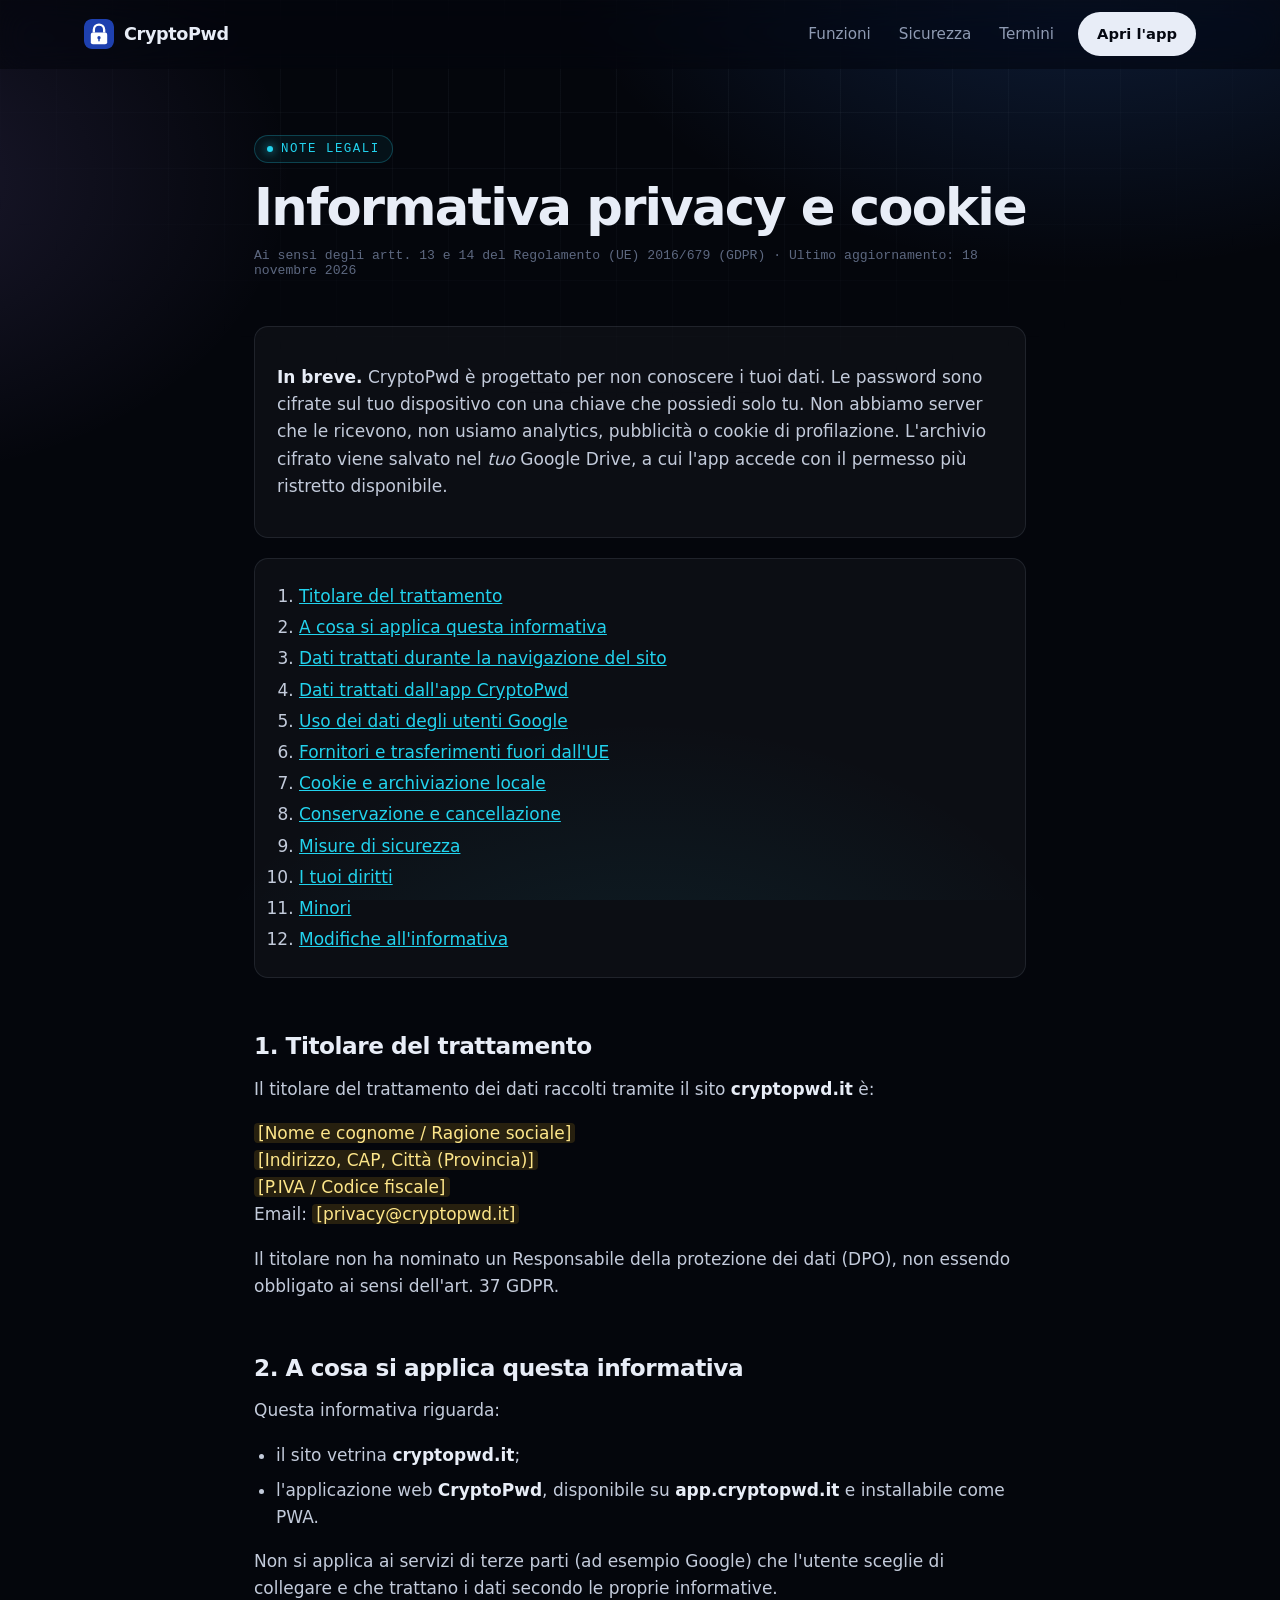
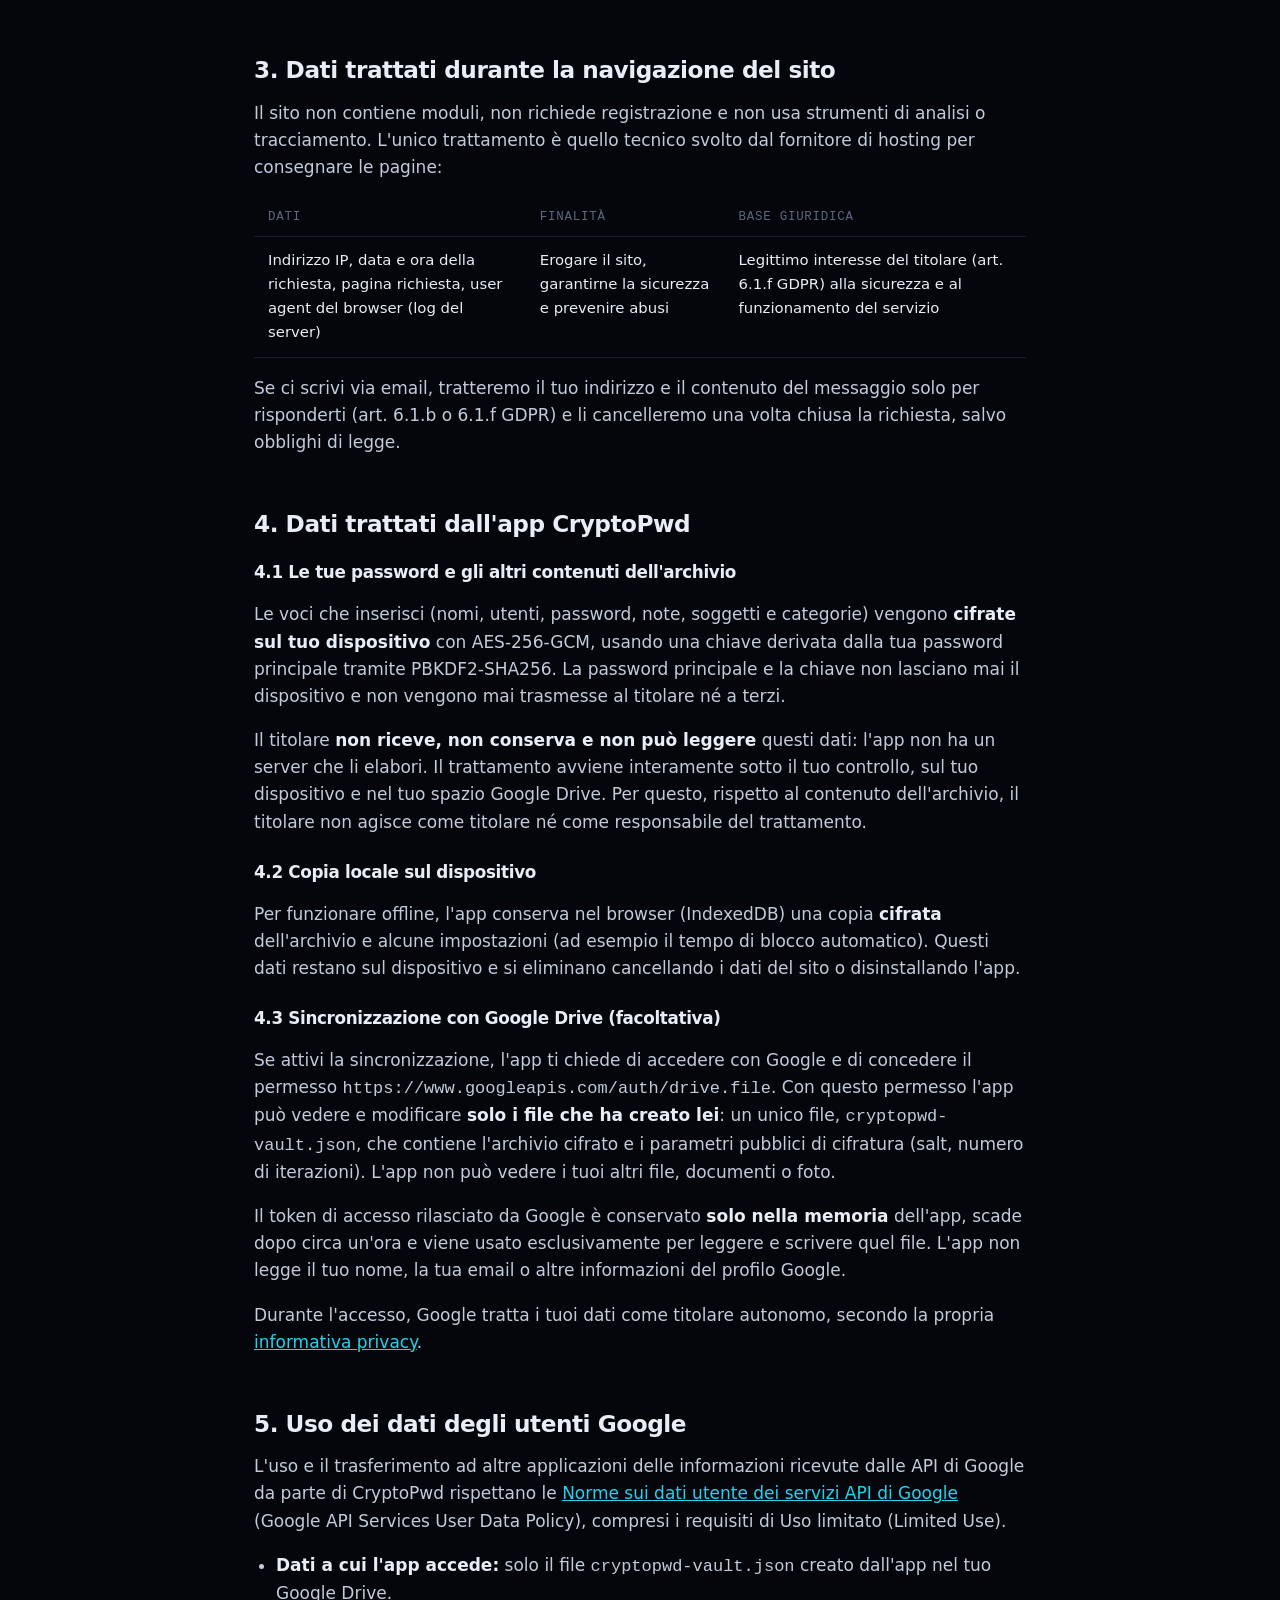
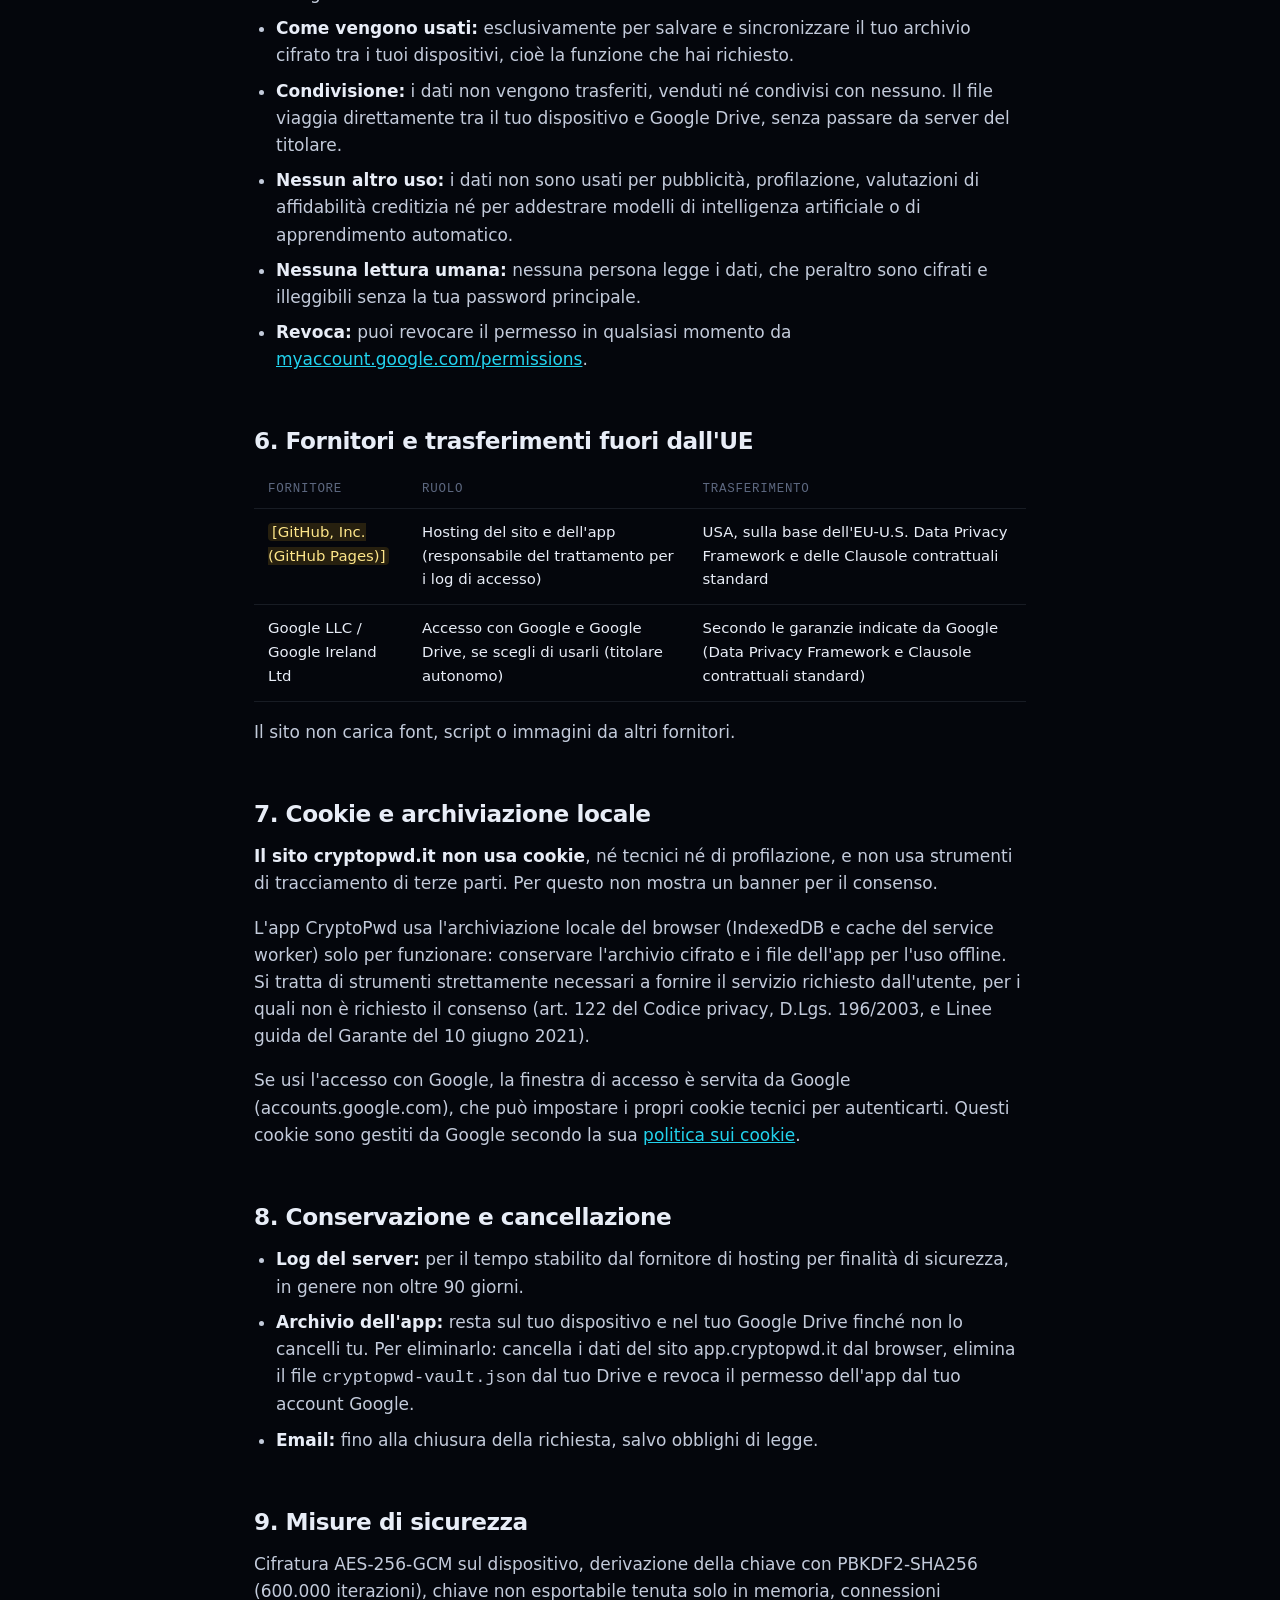
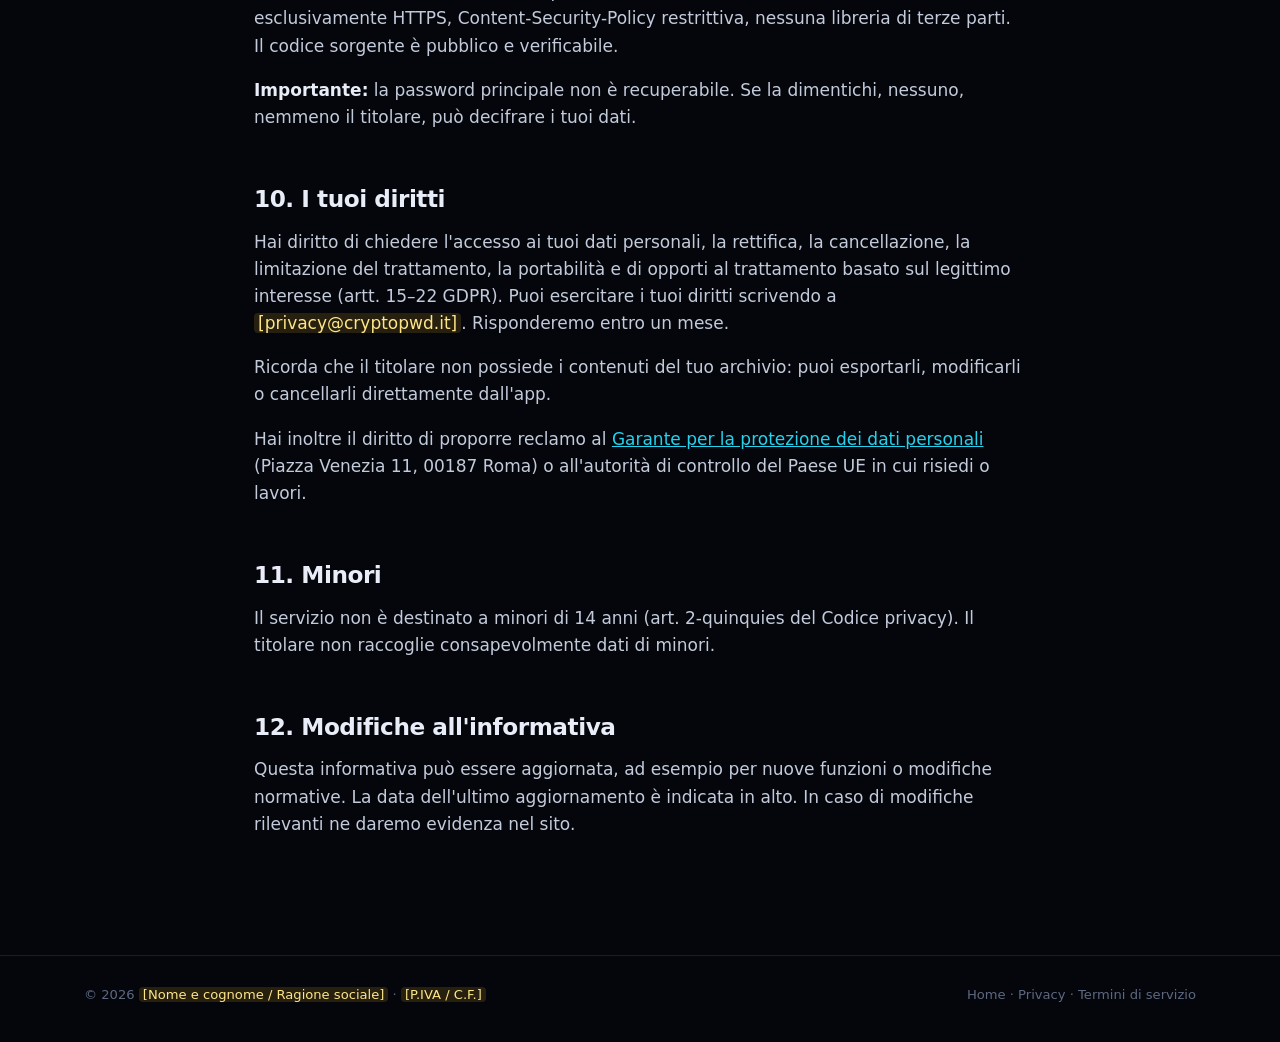
==== privacy/index.html @ 19160f7c "Sito vetrina cryptopwd.it con informativa privacy e termini di servizio Co-Authored-By: Claude Opus " ====
<!doctype html>
<html lang="it" class="no-js">
<head>
  <meta charset="utf-8">
  <meta name="viewport" content="width=device-width, initial-scale=1, viewport-fit=cover">
  <meta http-equiv="Content-Security-Policy" content="default-src 'self'; script-src 'self'; style-src 'self'; img-src 'self' data:; object-src 'none'; base-uri 'none'; form-action 'none'; frame-ancestors 'none'">
  <meta name="referrer" content="strict-origin-when-cross-origin">
  <title>Informativa privacy e cookie — CryptoPwd</title>
  <meta name="description" content="Informativa sul trattamento dei dati personali (art. 13 GDPR) e sui cookie di CryptoPwd e del sito cryptopwd.it.">
  <meta name="theme-color" content="#04060c">
  <link rel="canonical" href="https://cryptopwd.it/privacy/">
  <link rel="icon" href="../assets/icon.svg" type="image/svg+xml">
  <link rel="stylesheet" href="../assets/style.css">
  <script src="../assets/main.js" defer></script>
</head>
<body>
  <a class="skip" href="#main">Vai al contenuto</a>
  <div class="bg" aria-hidden="true"></div>

  <header class="header">
    <div class="wrap">
      <a class="brand" href="../" aria-label="CryptoPwd, home"><img src="../assets/icon.svg" alt="" width="30" height="30">CryptoPwd</a>
      <nav class="nav" id="nav" aria-label="Principale">
        <a href="../#funzioni">Funzioni</a>
        <a href="../#sicurezza">Sicurezza</a>
        <a href="../termini/">Termini</a>
      </nav>
      <a class="btn btn-primary btn-cta" href="https://app.cryptopwd.it/">Apri l'app</a>
      <button class="menu-btn" type="button" aria-controls="nav" aria-expanded="false" aria-label="Apri il menu">
        <svg width="20" height="20" viewBox="0 0 24 24" fill="none" stroke="currentColor" stroke-width="2" stroke-linecap="round" aria-hidden="true"><path d="M4 7h16M4 12h16M4 17h16"/></svg>
      </button>
    </div>
  </header>

  <main id="main" class="legal">
    <div class="wrap">
      <span class="eyebrow">Note legali</span>
      <h1>Informativa privacy e cookie</h1>
      <p class="updated">Ai sensi degli artt. 13 e 14 del Regolamento (UE) 2016/679 (GDPR) · Ultimo aggiornamento: 18 novembre 2026</p>

      <div class="box">
        <p><strong>In breve.</strong> CryptoPwd è progettato per non conoscere i tuoi dati. Le password sono cifrate sul tuo dispositivo con una chiave che possiedi solo tu. Non abbiamo server che le ricevono, non usiamo analytics, pubblicità o cookie di profilazione. L'archivio cifrato viene salvato nel <em>tuo</em> Google Drive, a cui l'app accede con il permesso più ristretto disponibile.</p>
      </div>

      <nav class="toc" aria-label="Indice">
        <ol>
          <li><a href="#titolare">Titolare del trattamento</a></li>
          <li><a href="#ambito">A cosa si applica questa informativa</a></li>
          <li><a href="#sito">Dati trattati durante la navigazione del sito</a></li>
          <li><a href="#app">Dati trattati dall'app CryptoPwd</a></li>
          <li><a href="#google">Uso dei dati degli utenti Google</a></li>
          <li><a href="#fornitori">Fornitori e trasferimenti fuori dall'UE</a></li>
          <li><a href="#cookie">Cookie e archiviazione locale</a></li>
          <li><a href="#conservazione">Conservazione e cancellazione</a></li>
          <li><a href="#sicurezza">Misure di sicurezza</a></li>
          <li><a href="#diritti">I tuoi diritti</a></li>
          <li><a href="#minori">Minori</a></li>
          <li><a href="#modifiche">Modifiche all'informativa</a></li>
        </ol>
      </nav>

      <h2 id="titolare">1. Titolare del trattamento</h2>
      <p>Il titolare del trattamento dei dati raccolti tramite il sito <strong>cryptopwd.it</strong> è:</p>
      <p><em class="fill">[Nome e cognome / Ragione sociale]</em><br>
        <em class="fill">[Indirizzo, CAP, Città (Provincia)]</em><br>
        <em class="fill">[P.IVA / Codice fiscale]</em><br>
        Email: <em class="fill">[privacy@cryptopwd.it]</em></p>
      <p>Il titolare non ha nominato un Responsabile della protezione dei dati (DPO), non essendo obbligato ai sensi dell'art. 37 GDPR.</p>

      <h2 id="ambito">2. A cosa si applica questa informativa</h2>
      <p>Questa informativa riguarda:</p>
      <ul>
        <li>il sito vetrina <strong>cryptopwd.it</strong>;</li>
        <li>l'applicazione web <strong>CryptoPwd</strong>, disponibile su <strong>app.cryptopwd.it</strong> e installabile come PWA.</li>
      </ul>
      <p>Non si applica ai servizi di terze parti (ad esempio Google) che l'utente sceglie di collegare e che trattano i dati secondo le proprie informative.</p>

      <h2 id="sito">3. Dati trattati durante la navigazione del sito</h2>
      <p>Il sito non contiene moduli, non richiede registrazione e non usa strumenti di analisi o tracciamento. L'unico trattamento è quello tecnico svolto dal fornitore di hosting per consegnare le pagine:</p>
      <table>
        <thead><tr><th>Dati</th><th>Finalità</th><th>Base giuridica</th></tr></thead>
        <tbody>
          <tr><td>Indirizzo IP, data e ora della richiesta, pagina richiesta, user agent del browser (log del server)</td><td>Erogare il sito, garantirne la sicurezza e prevenire abusi</td><td>Legittimo interesse del titolare (art. 6.1.f GDPR) alla sicurezza e al funzionamento del servizio</td></tr>
        </tbody>
      </table>
      <p>Se ci scrivi via email, tratteremo il tuo indirizzo e il contenuto del messaggio solo per risponderti (art. 6.1.b o 6.1.f GDPR) e li cancelleremo una volta chiusa la richiesta, salvo obblighi di legge.</p>

      <h2 id="app">4. Dati trattati dall'app CryptoPwd</h2>
      <h3>4.1 Le tue password e gli altri contenuti dell'archivio</h3>
      <p>Le voci che inserisci (nomi, utenti, password, note, soggetti e categorie) vengono <strong>cifrate sul tuo dispositivo</strong> con AES-256-GCM, usando una chiave derivata dalla tua password principale tramite PBKDF2-SHA256. La password principale e la chiave non lasciano mai il dispositivo e non vengono mai trasmesse al titolare né a terzi.</p>
      <p>Il titolare <strong>non riceve, non conserva e non può leggere</strong> questi dati: l'app non ha un server che li elabori. Il trattamento avviene interamente sotto il tuo controllo, sul tuo dispositivo e nel tuo spazio Google Drive. Per questo, rispetto al contenuto dell'archivio, il titolare non agisce come titolare né come responsabile del trattamento.</p>

      <h3>4.2 Copia locale sul dispositivo</h3>
      <p>Per funzionare offline, l'app conserva nel browser (IndexedDB) una copia <strong>cifrata</strong> dell'archivio e alcune impostazioni (ad esempio il tempo di blocco automatico). Questi dati restano sul dispositivo e si eliminano cancellando i dati del sito o disinstallando l'app.</p>

      <h3>4.3 Sincronizzazione con Google Drive (facoltativa)</h3>
      <p>Se attivi la sincronizzazione, l'app ti chiede di accedere con Google e di concedere il permesso <span class="mono">https://www.googleapis.com/auth/drive.file</span>. Con questo permesso l'app può vedere e modificare <strong>solo i file che ha creato lei</strong>: un unico file, <span class="mono">cryptopwd-vault.json</span>, che contiene l'archivio cifrato e i parametri pubblici di cifratura (salt, numero di iterazioni). L'app non può vedere i tuoi altri file, documenti o foto.</p>
      <p>Il token di accesso rilasciato da Google è conservato <strong>solo nella memoria</strong> dell'app, scade dopo circa un'ora e viene usato esclusivamente per leggere e scrivere quel file. L'app non legge il tuo nome, la tua email o altre informazioni del profilo Google.</p>
      <p>Durante l'accesso, Google tratta i tuoi dati come titolare autonomo, secondo la propria <a href="https://policies.google.com/privacy?hl=it" rel="noopener">informativa privacy</a>.</p>

      <h2 id="google">5. Uso dei dati degli utenti Google</h2>
      <p>L'uso e il trasferimento ad altre applicazioni delle informazioni ricevute dalle API di Google da parte di CryptoPwd rispettano le <a href="https://developers.google.com/terms/api-services-user-data-policy" rel="noopener">Norme sui dati utente dei servizi API di Google</a> (Google API Services User Data Policy), compresi i requisiti di Uso limitato (Limited Use).</p>
      <ul>
        <li><strong>Dati a cui l'app accede:</strong> solo il file <span class="mono">cryptopwd-vault.json</span> creato dall'app nel tuo Google Drive.</li>
        <li><strong>Come vengono usati:</strong> esclusivamente per salvare e sincronizzare il tuo archivio cifrato tra i tuoi dispositivi, cioè la funzione che hai richiesto.</li>
        <li><strong>Condivisione:</strong> i dati non vengono trasferiti, venduti né condivisi con nessuno. Il file viaggia direttamente tra il tuo dispositivo e Google Drive, senza passare da server del titolare.</li>
        <li><strong>Nessun altro uso:</strong> i dati non sono usati per pubblicità, profilazione, valutazioni di affidabilità creditizia né per addestrare modelli di intelligenza artificiale o di apprendimento automatico.</li>
        <li><strong>Nessuna lettura umana:</strong> nessuna persona legge i dati, che peraltro sono cifrati e illeggibili senza la tua password principale.</li>
        <li><strong>Revoca:</strong> puoi revocare il permesso in qualsiasi momento da <a href="https://myaccount.google.com/permissions" rel="noopener">myaccount.google.com/permissions</a>.</li>
      </ul>

      <h2 id="fornitori">6. Fornitori e trasferimenti fuori dall'UE</h2>
      <table>
        <thead><tr><th>Fornitore</th><th>Ruolo</th><th>Trasferimento</th></tr></thead>
        <tbody>
          <tr><td><em class="fill">[GitHub, Inc. (GitHub Pages)]</em></td><td>Hosting del sito e dell'app (responsabile del trattamento per i log di accesso)</td><td>USA, sulla base dell'EU-U.S. Data Privacy Framework e delle Clausole contrattuali standard</td></tr>
          <tr><td>Google LLC / Google Ireland Ltd</td><td>Accesso con Google e Google Drive, se scegli di usarli (titolare autonomo)</td><td>Secondo le garanzie indicate da Google (Data Privacy Framework e Clausole contrattuali standard)</td></tr>
        </tbody>
      </table>
      <p>Il sito non carica font, script o immagini da altri fornitori.</p>

      <h2 id="cookie">7. Cookie e archiviazione locale</h2>
      <p><strong>Il sito cryptopwd.it non usa cookie</strong>, né tecnici né di profilazione, e non usa strumenti di tracciamento di terze parti. Per questo non mostra un banner per il consenso.</p>
      <p>L'app CryptoPwd usa l'archiviazione locale del browser (IndexedDB e cache del service worker) solo per funzionare: conservare l'archivio cifrato e i file dell'app per l'uso offline. Si tratta di strumenti strettamente necessari a fornire il servizio richiesto dall'utente, per i quali non è richiesto il consenso (art. 122 del Codice privacy, D.Lgs. 196/2003, e Linee guida del Garante del 10 giugno 2021).</p>
      <p>Se usi l'accesso con Google, la finestra di accesso è servita da Google (accounts.google.com), che può impostare i propri cookie tecnici per autenticarti. Questi cookie sono gestiti da Google secondo la sua <a href="https://policies.google.com/technologies/cookies?hl=it" rel="noopener">politica sui cookie</a>.</p>

      <h2 id="conservazione">8. Conservazione e cancellazione</h2>
      <ul>
        <li><strong>Log del server:</strong> per il tempo stabilito dal fornitore di hosting per finalità di sicurezza, in genere non oltre 90 giorni.</li>
        <li><strong>Archivio dell'app:</strong> resta sul tuo dispositivo e nel tuo Google Drive finché non lo cancelli tu. Per eliminarlo: cancella i dati del sito app.cryptopwd.it dal browser, elimina il file <span class="mono">cryptopwd-vault.json</span> dal tuo Drive e revoca il permesso dell'app dal tuo account Google.</li>
        <li><strong>Email:</strong> fino alla chiusura della richiesta, salvo obblighi di legge.</li>
      </ul>

      <h2 id="sicurezza">9. Misure di sicurezza</h2>
      <p>Cifratura AES-256-GCM sul dispositivo, derivazione della chiave con PBKDF2-SHA256 (600.000 iterazioni), chiave non esportabile tenuta solo in memoria, connessioni esclusivamente HTTPS, Content-Security-Policy restrittiva, nessuna libreria di terze parti. Il codice sorgente è pubblico e verificabile.</p>
      <p><strong>Importante:</strong> la password principale non è recuperabile. Se la dimentichi, nessuno, nemmeno il titolare, può decifrare i tuoi dati.</p>

      <h2 id="diritti">10. I tuoi diritti</h2>
      <p>Hai diritto di chiedere l'accesso ai tuoi dati personali, la rettifica, la cancellazione, la limitazione del trattamento, la portabilità e di opporti al trattamento basato sul legittimo interesse (artt. 15–22 GDPR). Puoi esercitare i tuoi diritti scrivendo a <em class="fill">[privacy@cryptopwd.it]</em>. Risponderemo entro un mese.</p>
      <p>Ricorda che il titolare non possiede i contenuti del tuo archivio: puoi esportarli, modificarli o cancellarli direttamente dall'app.</p>
      <p>Hai inoltre il diritto di proporre reclamo al <a href="https://www.garanteprivacy.it" rel="noopener">Garante per la protezione dei dati personali</a> (Piazza Venezia 11, 00187 Roma) o all'autorità di controllo del Paese UE in cui risiedi o lavori.</p>

      <h2 id="minori">11. Minori</h2>
      <p>Il servizio non è destinato a minori di 14 anni (art. 2-quinquies del Codice privacy). Il titolare non raccoglie consapevolmente dati di minori.</p>

      <h2 id="modifiche">12. Modifiche all'informativa</h2>
      <p>Questa informativa può essere aggiornata, ad esempio per nuove funzioni o modifiche normative. La data dell'ultimo aggiornamento è indicata in alto. In caso di modifiche rilevanti ne daremo evidenza nel sito.</p>
    </div>
  </main>

  <footer class="footer">
    <div class="wrap">
      <div class="footer-bottom">
        <span>© <span data-year>2026</span> <em class="fill">[Nome e cognome / Ragione sociale]</em> · <em class="fill">[P.IVA / C.F.]</em></span>
        <span><a href="../">Home</a> · <a href="./">Privacy</a> · <a href="../termini/">Termini di servizio</a></span>
      </div>
    </div>
  </footer>
</body>
</html>
---- assets/style.css ----
/* CryptoPwd — sito vetrina. Nessuna risorsa esterna: niente font, CDN o tracker di terze parti. */
:root {
  --bg: #04060c;
  --bg-2: #080c17;
  --surface: rgba(255, 255, 255, .035);
  --surface-strong: rgba(255, 255, 255, .06);
  --border: rgba(148, 163, 184, .14);
  --border-strong: rgba(148, 163, 184, .28);
  --text: #e8edf7;
  --muted: #8f9bb3;
  --dim: #5d6880;
  --blue: #3b82f6;
  --cyan: #22d3ee;
  --violet: #a78bfa;
  --green: #34d399;
  --grad: linear-gradient(120deg, #60a5fa 0%, #22d3ee 45%, #a78bfa 100%);
  --radius: 20px;
  --mono: ui-monospace, "SF Mono", "Cascadia Code", "JetBrains Mono", Consolas, monospace;
  --sans: "Inter", system-ui, -apple-system, "Segoe UI", Roboto, "Helvetica Neue", sans-serif;
  --max: 1160px;
  color-scheme: dark;
}

* { box-sizing: border-box; }
html { scroll-behavior: smooth; -webkit-text-size-adjust: 100%; }
body {
  margin: 0;
  background: var(--bg);
  color: var(--text);
  font: 17px/1.6 var(--sans);
  -webkit-font-smoothing: antialiased;
  overflow-x: hidden;
}
img, svg { display: block; max-width: 100%; }
a { color: inherit; }
::selection { background: rgba(34, 211, 238, .3); }
:focus-visible { outline: 2px solid var(--cyan); outline-offset: 3px; border-radius: 6px; }

.skip { position: absolute; left: -9999px; top: 8px; z-index: 100; background: var(--text); color: var(--bg); padding: 8px 14px; border-radius: 8px; }
.skip:focus { left: 16px; }

.wrap { width: 100%; max-width: var(--max); margin: 0 auto; padding: 0 24px; }
@media (max-width: 600px) { .wrap { padding: 0 16px; } }

/* ---------- Sfondo ---------- */
.bg {
  position: fixed; inset: 0; z-index: -1; pointer-events: none;
  background:
    radial-gradient(900px 600px at 85% -10%, rgba(59, 130, 246, .22), transparent 60%),
    radial-gradient(700px 500px at -10% 20%, rgba(167, 139, 250, .14), transparent 60%),
    radial-gradient(800px 600px at 50% 120%, rgba(34, 211, 238, .10), transparent 60%),
    var(--bg);
}
.bg::after {
  content: ""; position: absolute; inset: 0;
  background-image:
    linear-gradient(rgba(148, 163, 184, .06) 1px, transparent 1px),
    linear-gradient(90deg, rgba(148, 163, 184, .06) 1px, transparent 1px);
  background-size: 56px 56px;
  mask-image: radial-gradient(ellipse 80% 60% at 50% 0%, #000 30%, transparent 75%);
  -webkit-mask-image: radial-gradient(ellipse 80% 60% at 50% 0%, #000 30%, transparent 75%);
}

/* ---------- Header ---------- */
.header {
  position: sticky; top: 0; z-index: 50;
  backdrop-filter: blur(16px) saturate(140%);
  -webkit-backdrop-filter: blur(16px) saturate(140%);
  background: rgba(4, 6, 12, .6);
  border-bottom: 1px solid transparent;
  transition: border-color .3s;
}
.header.scrolled { border-bottom-color: var(--border); }
.header .wrap { display: flex; align-items: center; gap: 24px; height: 68px; }
.brand { display: flex; align-items: center; gap: 10px; font-weight: 700; letter-spacing: -.02em; text-decoration: none; font-size: 1.1rem; }
.brand img { width: 30px; height: 30px; border-radius: 8px; }
.brand span { color: var(--muted); font-weight: 500; }
.nav { display: flex; gap: 28px; margin-left: auto; }
.nav a { color: var(--muted); text-decoration: none; font-size: .95rem; transition: color .2s; }
.nav a:hover { color: var(--text); }
.header .btn { padding: 9px 18px; font-size: .92rem; }
.menu-btn { display: none; margin-left: auto; background: none; border: 1px solid var(--border); color: var(--text); border-radius: 10px; width: 42px; height: 42px; cursor: pointer; }
.menu-btn svg { margin: auto; }
@media (max-width: 860px) {
  .menu-btn { display: block; }
  .nav { display: none; position: absolute; top: 68px; left: 0; right: 0; flex-direction: column; gap: 0; padding: 8px 16px 16px; background: rgba(4, 6, 12, .96); border-bottom: 1px solid var(--border); }
  .nav.open { display: flex; }
  .nav a { padding: 12px 0; border-bottom: 1px solid var(--border); }
  .header .btn-cta { display: none; }
}

/* ---------- Bottoni ---------- */
.btn {
  display: inline-flex; align-items: center; justify-content: center; gap: 8px;
  padding: 14px 24px; border-radius: 999px; font-weight: 600; font-size: 1rem;
  text-decoration: none; border: 1px solid transparent; cursor: pointer;
  transition: transform .2s, box-shadow .2s, background .2s, border-color .2s;
}
.btn-primary { background: var(--text); color: #050811; box-shadow: 0 0 0 0 rgba(34, 211, 238, 0); }
.btn-primary:hover { transform: translateY(-1px); box-shadow: 0 8px 40px -8px rgba(34, 211, 238, .55); }
.btn-ghost { border-color: var(--border-strong); color: var(--text); background: var(--surface); }
.btn-ghost:hover { border-color: var(--text); }
.btn svg { width: 18px; height: 18px; }

/* ---------- Tipografia ---------- */
.eyebrow {
  display: inline-flex; align-items: center; gap: 8px;
  font: 500 .78rem/1 var(--mono); letter-spacing: .12em; text-transform: uppercase;
  color: var(--cyan); padding: 7px 12px; border: 1px solid rgba(34, 211, 238, .25);
  border-radius: 999px; background: rgba(34, 211, 238, .06);
}
.eyebrow::before { content: ""; width: 6px; height: 6px; border-radius: 50%; background: var(--cyan); box-shadow: 0 0 10px var(--cyan); }
h1, h2, h3 { letter-spacing: -.035em; line-height: 1.05; margin: 0; }
h1 { font-size: clamp(2.6rem, 7vw, 5.2rem); font-weight: 750; }
h2 { font-size: clamp(2rem, 4.6vw, 3.3rem); font-weight: 700; }
h3 { font-size: 1.2rem; letter-spacing: -.02em; line-height: 1.3; font-weight: 650; }
.grad { background: var(--grad); -webkit-background-clip: text; background-clip: text; color: transparent; }
.lead { font-size: clamp(1.05rem, 1.6vw, 1.25rem); color: var(--muted); max-width: 620px; }
.muted { color: var(--muted); }
.mono { font-family: var(--mono); }

section { padding: 120px 0; position: relative; }
@media (max-width: 700px) { section { padding: 80px 0; } }
.section-head { max-width: 720px; margin-bottom: 56px; }
.section-head h2 { margin: 18px 0 16px; }
.center { text-align: center; margin-left: auto; margin-right: auto; }
.center .lead { margin-left: auto; margin-right: auto; }

/* ---------- Hero ---------- */
.hero { padding: 90px 0 110px; }
.hero .wrap { display: grid; grid-template-columns: 1.1fr .9fr; gap: 56px; align-items: center; }
.hero h1 { margin: 22px 0 22px; }
.hero-actions { display: flex; gap: 12px; flex-wrap: wrap; margin-top: 34px; }
.hero-meta { display: flex; gap: 22px; flex-wrap: wrap; margin-top: 38px; color: var(--dim); font: 500 .8rem/1 var(--mono); letter-spacing: .06em; text-transform: uppercase; }
.hero-meta span { display: inline-flex; align-items: center; gap: 8px; }
.hero-meta span::before { content: "✓"; color: var(--green); }
@media (max-width: 960px) { .hero .wrap { grid-template-columns: 1fr; } .hero { padding-top: 56px; } }

/* Terminale di cifratura */
.vault-card {
  position: relative; border-radius: 24px; padding: 1px;
  background: linear-gradient(140deg, rgba(96, 165, 250, .6), rgba(148, 163, 184, .08) 40%, rgba(167, 139, 250, .5));
  box-shadow: 0 40px 120px -30px rgba(59, 130, 246, .45);
}
.vault-inner { border-radius: 23px; background: linear-gradient(180deg, #0b1122, #070a14); padding: 22px; overflow: hidden; }
.vault-top { display: flex; align-items: center; gap: 8px; margin-bottom: 20px; }
.vault-top i { width: 11px; height: 11px; border-radius: 50%; background: #1e293b; }
.vault-top b { margin-left: auto; font: 500 .72rem/1 var(--mono); color: var(--dim); letter-spacing: .08em; }
.entry { display: flex; align-items: center; gap: 14px; padding: 14px; border-radius: 14px; background: var(--surface); border: 1px solid var(--border); margin-bottom: 10px; }
.entry-ico { flex: none; width: 40px; height: 40px; border-radius: 11px; display: grid; place-items: center; font-weight: 700; font-size: .95rem; }
.entry-ico.a { background: rgba(59, 130, 246, .16); color: #93c5fd; }
.entry-ico.b { background: rgba(167, 139, 250, .16); color: #c4b5fd; }
.entry-ico.c { background: rgba(52, 211, 153, .14); color: #6ee7b7; }
.entry-txt { min-width: 0; flex: 1; }
.entry-txt strong { display: block; font-size: .95rem; font-weight: 600; }
.entry-txt small { color: var(--muted); font-size: .8rem; }
.entry-pwd { font: .85rem var(--mono); color: var(--dim); letter-spacing: .12em; }
.cipher-box { margin-top: 18px; padding: 16px; border-radius: 14px; background: rgba(2, 4, 10, .7); border: 1px dashed rgba(34, 211, 238, .25); font: .78rem/1.65 var(--mono); }
.cipher-box .k { color: var(--dim); }
.cipher-box .v { color: var(--cyan); word-break: break-all; }
.cipher-box .p { color: #fbbf24; }
.cipher-row { display: flex; gap: 10px; }
.cipher-row + .cipher-row { margin-top: 4px; }
.cipher-row .k { flex: none; width: 54px; }
.vault-status { display: flex; align-items: center; gap: 8px; margin-top: 16px; font: .75rem var(--mono); color: var(--green); }
.pulse { width: 8px; height: 8px; border-radius: 50%; background: var(--green); box-shadow: 0 0 0 0 rgba(52, 211, 153, .6); animation: pulse 2s infinite; }
@keyframes pulse { 70% { box-shadow: 0 0 0 10px rgba(52, 211, 153, 0); } 100% { box-shadow: 0 0 0 0 rgba(52, 211, 153, 0); } }

/* ---------- Striscia tecnica ---------- */
.ticker { border-block: 1px solid var(--border); padding: 22px 0; overflow: hidden; background: rgba(255, 255, 255, .015); }
.ticker-track { display: flex; gap: 56px; width: max-content; animation: ticker 40s linear infinite; }
.ticker-track span { font: 500 .85rem var(--mono); color: var(--muted); white-space: nowrap; letter-spacing: .04em; }
.ticker-track span b { color: var(--text); font-weight: 600; }
@keyframes ticker { to { transform: translateX(-50%); } }

/* ---------- Griglia funzioni ---------- */
.bento { display: grid; grid-template-columns: repeat(6, 1fr); gap: 16px; }
.tile {
  position: relative; grid-column: span 2; padding: 30px; border-radius: var(--radius);
  background: var(--surface); border: 1px solid var(--border); overflow: hidden;
  transition: border-color .3s, transform .3s;
}
.tile:hover { border-color: var(--border-strong); transform: translateY(-2px); }
.tile.wide { grid-column: span 3; }
.tile.full { grid-column: span 6; }
.tile::before {
  content: ""; position: absolute; inset: 0; pointer-events: none; opacity: 0; transition: opacity .3s;
  background: radial-gradient(400px circle at var(--mx, 50%) var(--my, 0%), rgba(96, 165, 250, .12), transparent 60%);
}
.tile:hover::before { opacity: 1; }
.tile .ico { width: 46px; height: 46px; border-radius: 13px; display: grid; place-items: center; margin-bottom: 22px; background: rgba(59, 130, 246, .1); border: 1px solid rgba(59, 130, 246, .25); color: #93c5fd; }
.tile .ico svg { width: 22px; height: 22px; }
.tile h3 { margin-bottom: 10px; }
.tile p { margin: 0; color: var(--muted); font-size: .97rem; }
@media (max-width: 960px) { .tile, .tile.wide { grid-column: span 3; } }
@media (max-width: 640px) { .bento { grid-template-columns: 1fr; } .tile, .tile.wide, .tile.full { grid-column: auto; } }

/* ---------- Flusso di sincronizzazione ---------- */
.flow { display: grid; grid-template-columns: 1fr auto 1fr auto 1fr; align-items: center; gap: 12px; margin-top: 20px; }
.node { padding: 26px 22px; border-radius: var(--radius); background: var(--surface); border: 1px solid var(--border); text-align: center; }
.node.cloud { border-color: rgba(34, 211, 238, .35); background: rgba(34, 211, 238, .05); }
.node svg { width: 34px; height: 34px; margin: 0 auto 14px; color: var(--cyan); }
.node strong { display: block; font-size: 1.02rem; }
.node small { display: block; color: var(--muted); font: .78rem/1.5 var(--mono); margin-top: 6px; }
.link { width: 72px; height: 2px; position: relative; background: linear-gradient(90deg, transparent, rgba(34, 211, 238, .5), transparent); }
.link::after { content: ""; position: absolute; top: -3px; left: 0; width: 8px; height: 8px; border-radius: 50%; background: var(--cyan); box-shadow: 0 0 12px var(--cyan); animation: travel 2.4s ease-in-out infinite alternate; }
@keyframes travel { to { left: calc(100% - 8px); } }
.flow-note { margin-top: 26px; text-align: center; color: var(--muted); font: .85rem var(--mono); }
.flow-note b { color: #fbbf24; font-weight: 500; }
@media (max-width: 860px) {
  .flow { grid-template-columns: 1fr; }
  .link { width: 2px; height: 40px; margin: 0 auto; background: linear-gradient(180deg, transparent, rgba(34, 211, 238, .5), transparent); }
  .link::after { left: -3px; top: 0; animation-name: travel-v; }
  @keyframes travel-v { to { top: calc(100% - 8px); } }
}

/* ---------- Sicurezza ---------- */
.split { display: grid; grid-template-columns: .9fr 1.1fr; gap: 64px; align-items: start; }
@media (max-width: 960px) { .split { grid-template-columns: 1fr; gap: 40px; } }
.spec { border-radius: var(--radius); border: 1px solid var(--border); overflow: hidden; background: var(--surface); }
.spec-row { display: grid; grid-template-columns: 200px 1fr; gap: 20px; padding: 18px 24px; border-bottom: 1px solid var(--border); }
.spec-row:last-child { border-bottom: 0; }
.spec-row dt { font: 500 .8rem/1.6 var(--mono); color: var(--dim); text-transform: uppercase; letter-spacing: .06em; }
.spec-row dd { margin: 0; font-size: .97rem; }
.spec-row dd code { font: .88rem var(--mono); color: var(--cyan); }
@media (max-width: 600px) { .spec-row { grid-template-columns: 1fr; gap: 4px; padding: 16px 18px; } }
.checklist { list-style: none; padding: 0; margin: 28px 0 0; display: grid; gap: 14px; }
.checklist li { display: flex; gap: 12px; color: var(--muted); }
.checklist li::before { content: ""; flex: none; width: 20px; height: 20px; margin-top: 3px; border-radius: 6px; background: rgba(52, 211, 153, .15) url("data:image/svg+xml,%3Csvg xmlns='http://www.w3.org/2000/svg' viewBox='0 0 20 20' fill='none' stroke='%2334d399' stroke-width='2.4' stroke-linecap='round' stroke-linejoin='round'%3E%3Cpath d='M5 10.5l3.2 3L15 6.5'/%3E%3C/svg%3E") center/14px no-repeat; }
.checklist li strong { color: var(--text); font-weight: 600; }
.warning { margin-top: 28px; padding: 18px 20px; border-radius: 14px; border: 1px solid rgba(251, 191, 36, .3); background: rgba(251, 191, 36, .06); color: #fde68a; font-size: .95rem; }

/* ---------- Installazione ---------- */
.steps { display: grid; grid-template-columns: repeat(3, 1fr); gap: 16px; counter-reset: s; }
.step { padding: 30px; border-radius: var(--radius); background: var(--surface); border: 1px solid var(--border); }
.step::before { counter-increment: s; content: "0" counter(s); display: block; font: 600 .85rem var(--mono); color: var(--cyan); margin-bottom: 18px; }
.step h3 { margin-bottom: 10px; }
.step p { margin: 0; color: var(--muted); font-size: .97rem; }
.platforms { display: grid; grid-template-columns: repeat(3, 1fr); gap: 16px; margin-top: 16px; }
.platform { display: flex; gap: 16px; align-items: flex-start; padding: 22px 24px; border-radius: var(--radius); border: 1px solid var(--border); }
.platform svg { flex: none; width: 26px; height: 26px; color: var(--muted); margin-top: 2px; }
.platform strong { display: block; font-size: .98rem; }
.platform span { color: var(--muted); font-size: .9rem; }
@media (max-width: 860px) { .steps, .platforms { grid-template-columns: 1fr; } }

/* ---------- FAQ ---------- */
.faq { max-width: 820px; margin: 0 auto; }
.faq details { border-bottom: 1px solid var(--border); }
.faq summary { list-style: none; cursor: pointer; padding: 24px 40px 24px 0; font-size: 1.1rem; font-weight: 600; letter-spacing: -.01em; position: relative; }
.faq summary::-webkit-details-marker { display: none; }
.faq summary::after { content: "+"; position: absolute; right: 4px; top: 50%; transform: translateY(-50%); font: 300 1.6rem var(--mono); color: var(--muted); transition: transform .25s; }
.faq details[open] summary::after { transform: translateY(-50%) rotate(45deg); }
.faq details p { margin: 0 0 24px; color: var(--muted); max-width: 700px; }

/* ---------- CTA ---------- */
.cta-box {
  position: relative; text-align: center; padding: 90px 32px; border-radius: 32px; overflow: hidden;
  border: 1px solid var(--border-strong);
  background: radial-gradient(600px 300px at 50% 0%, rgba(59, 130, 246, .3), transparent 70%), linear-gradient(180deg, #0a1020, #060912);
}
.cta-box h2 { max-width: 760px; margin: 0 auto 18px; }
.cta-box .hero-actions { justify-content: center; }
@media (max-width: 600px) { .cta-box { padding: 64px 20px; border-radius: 24px; } }

/* ---------- Footer ---------- */
.footer { border-top: 1px solid var(--border); padding: 56px 0 40px; color: var(--muted); font-size: .9rem; }
.footer-grid { display: grid; grid-template-columns: 1.5fr 1fr 1fr; gap: 40px; }
.footer h4 { margin: 0 0 14px; color: var(--text); font-size: .85rem; font-family: var(--mono); font-weight: 500; text-transform: uppercase; letter-spacing: .08em; }
.footer ul { list-style: none; padding: 0; margin: 0; display: grid; gap: 10px; }
.footer a { text-decoration: none; transition: color .2s; }
.footer a:hover { color: var(--text); }
.footer p { margin: 12px 0 0; max-width: 360px; }
.footer-bottom { display: flex; justify-content: space-between; gap: 16px; flex-wrap: wrap; margin-top: 48px; padding-top: 24px; border-top: 1px solid var(--border); font-size: .82rem; color: var(--dim); }
@media (max-width: 760px) { .footer-grid { grid-template-columns: 1fr; gap: 32px; } }

/* ---------- Pagine legali ---------- */
.legal { padding: 64px 0 100px; }
.legal .wrap { max-width: 820px; }
.legal h1 { font-size: clamp(2.2rem, 5vw, 3.2rem); margin: 18px 0 10px; }
.legal .updated { font: .82rem var(--mono); color: var(--dim); margin-bottom: 48px; }
.legal h2 { font-size: 1.45rem; letter-spacing: -.02em; margin: 48px 0 14px; padding-top: 8px; }
.legal h3 { font-size: 1.05rem; margin: 26px 0 8px; }
.legal p, .legal li { color: #c3cbdb; }
.legal ul { padding-left: 22px; }
.legal li { margin-bottom: 8px; }
.legal a { color: var(--cyan); }
.legal strong { color: var(--text); }
.legal table { width: 100%; border-collapse: collapse; margin: 16px 0; font-size: .93rem; display: block; overflow-x: auto; }
.legal th, .legal td { text-align: left; padding: 12px 14px; border-bottom: 1px solid var(--border); vertical-align: top; }
.legal th { font: 500 .78rem var(--mono); text-transform: uppercase; letter-spacing: .06em; color: var(--dim); }
.legal .box { padding: 20px 22px; border-radius: 14px; border: 1px solid var(--border); background: var(--surface); margin: 20px 0; }
.legal .toc { padding: 20px 24px; border-radius: 14px; border: 1px solid var(--border); background: var(--surface); }
.legal .toc ol { margin: 0; padding-left: 20px; }
.legal .toc li { margin: 4px 0; }
/* Dati da completare prima della pubblicazione */
.fill { background: rgba(251, 191, 36, .14); color: #fde68a; border-radius: 4px; padding: 0 4px; font-style: normal; }

/* ---------- Animazioni in ingresso ---------- */
.reveal { opacity: 0; transform: translateY(24px); transition: opacity .8s cubic-bezier(.2, .7, .2, 1), transform .8s cubic-bezier(.2, .7, .2, 1); }
.reveal.in { opacity: 1; transform: none; }
.no-js .reveal { opacity: 1; transform: none; }

@media (prefers-reduced-motion: reduce) {
  html { scroll-behavior: auto; }
  *, *::before, *::after { animation: none !important; transition: none !important; }
  .reveal { opacity: 1; transform: none; }
}
.legal + .footer { padding-top: 28px; }
.legal + .footer .footer-bottom { margin-top: 0; padding-top: 0; border-top: 0; }
.hero-actions.centered { justify-content: center; }
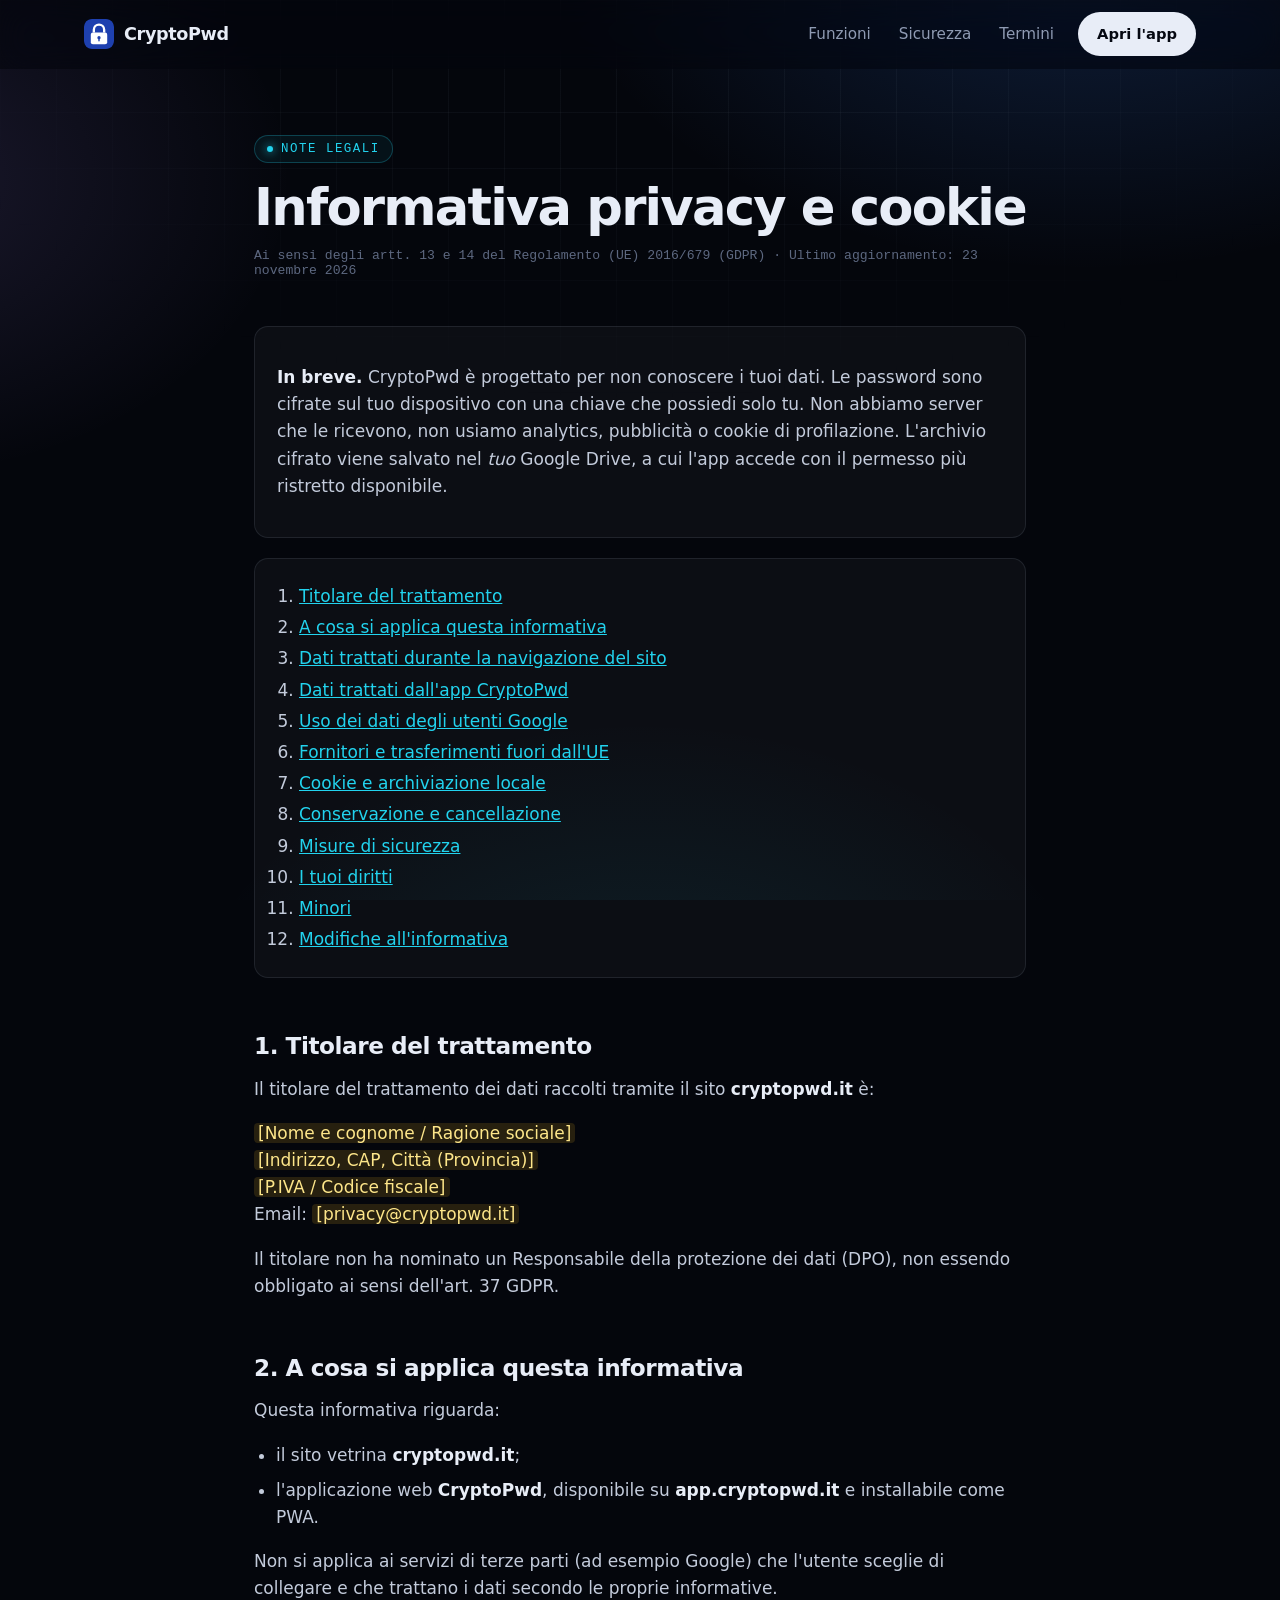
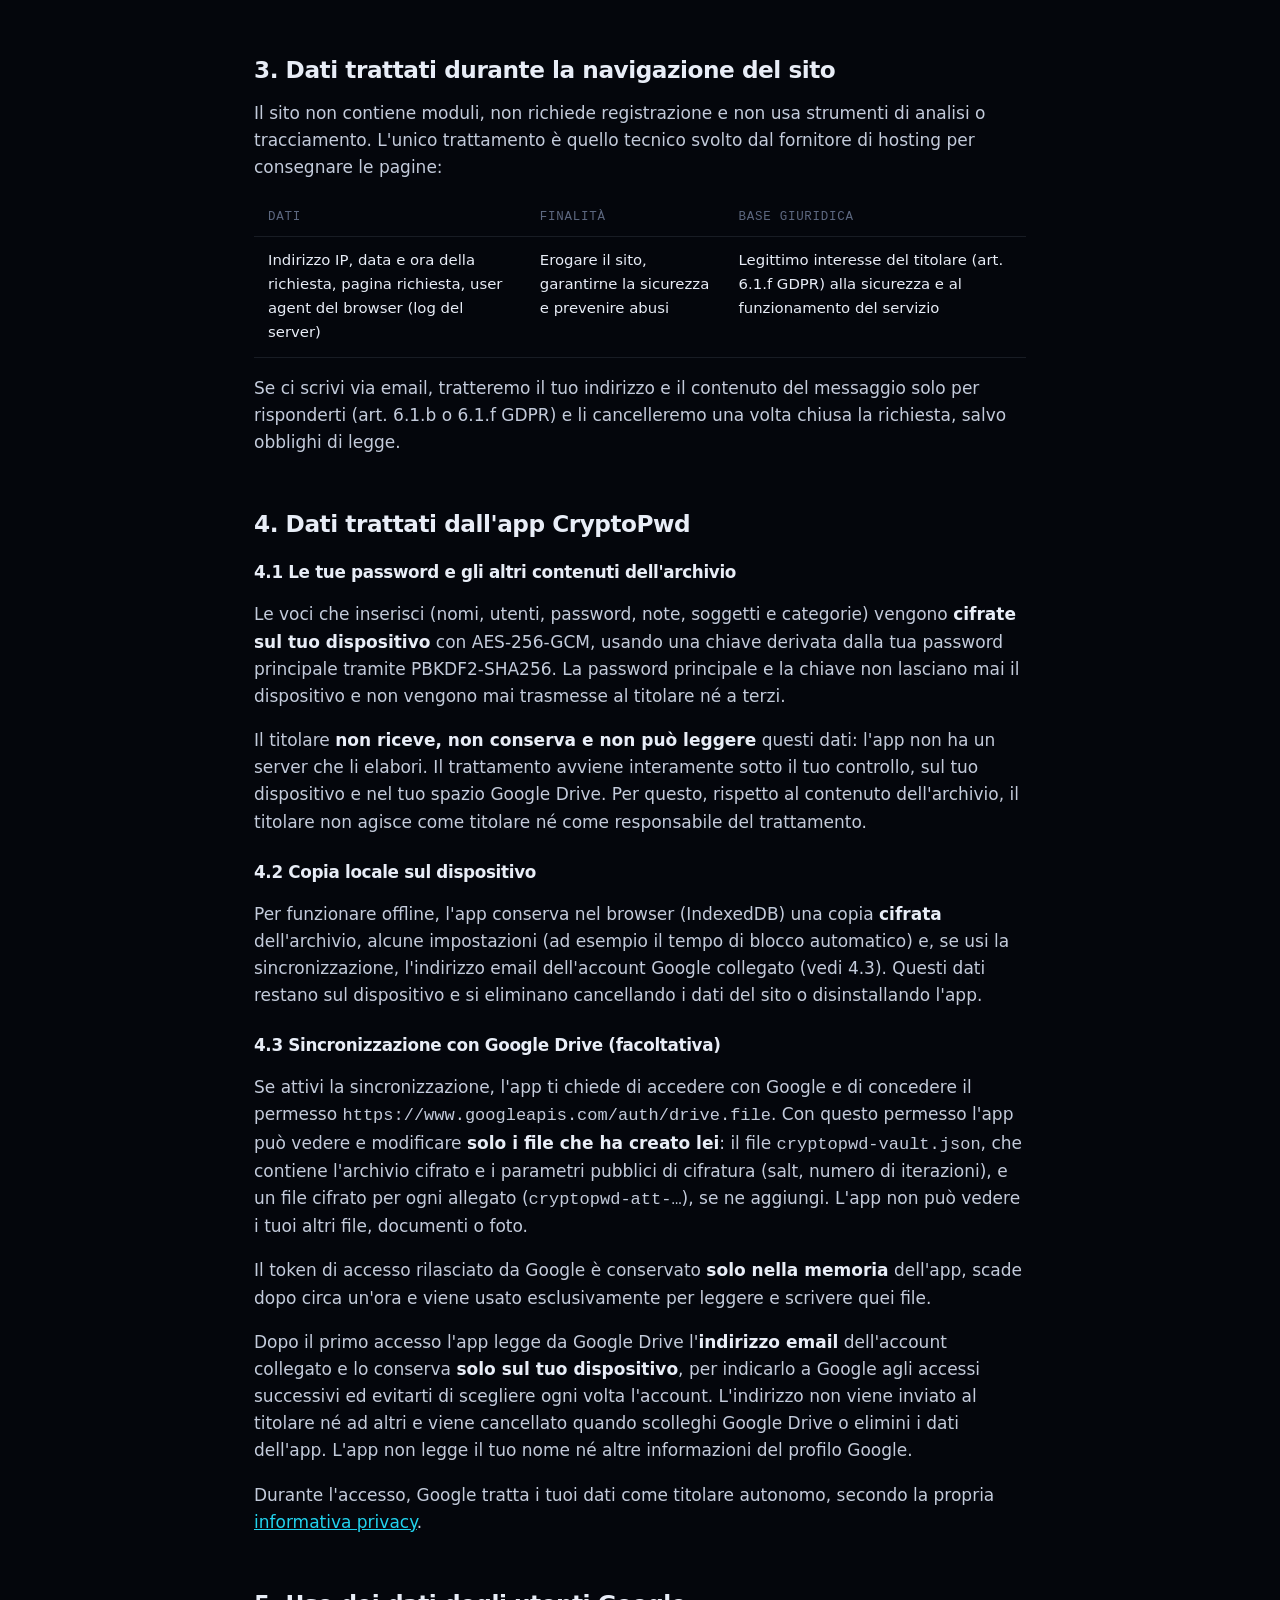
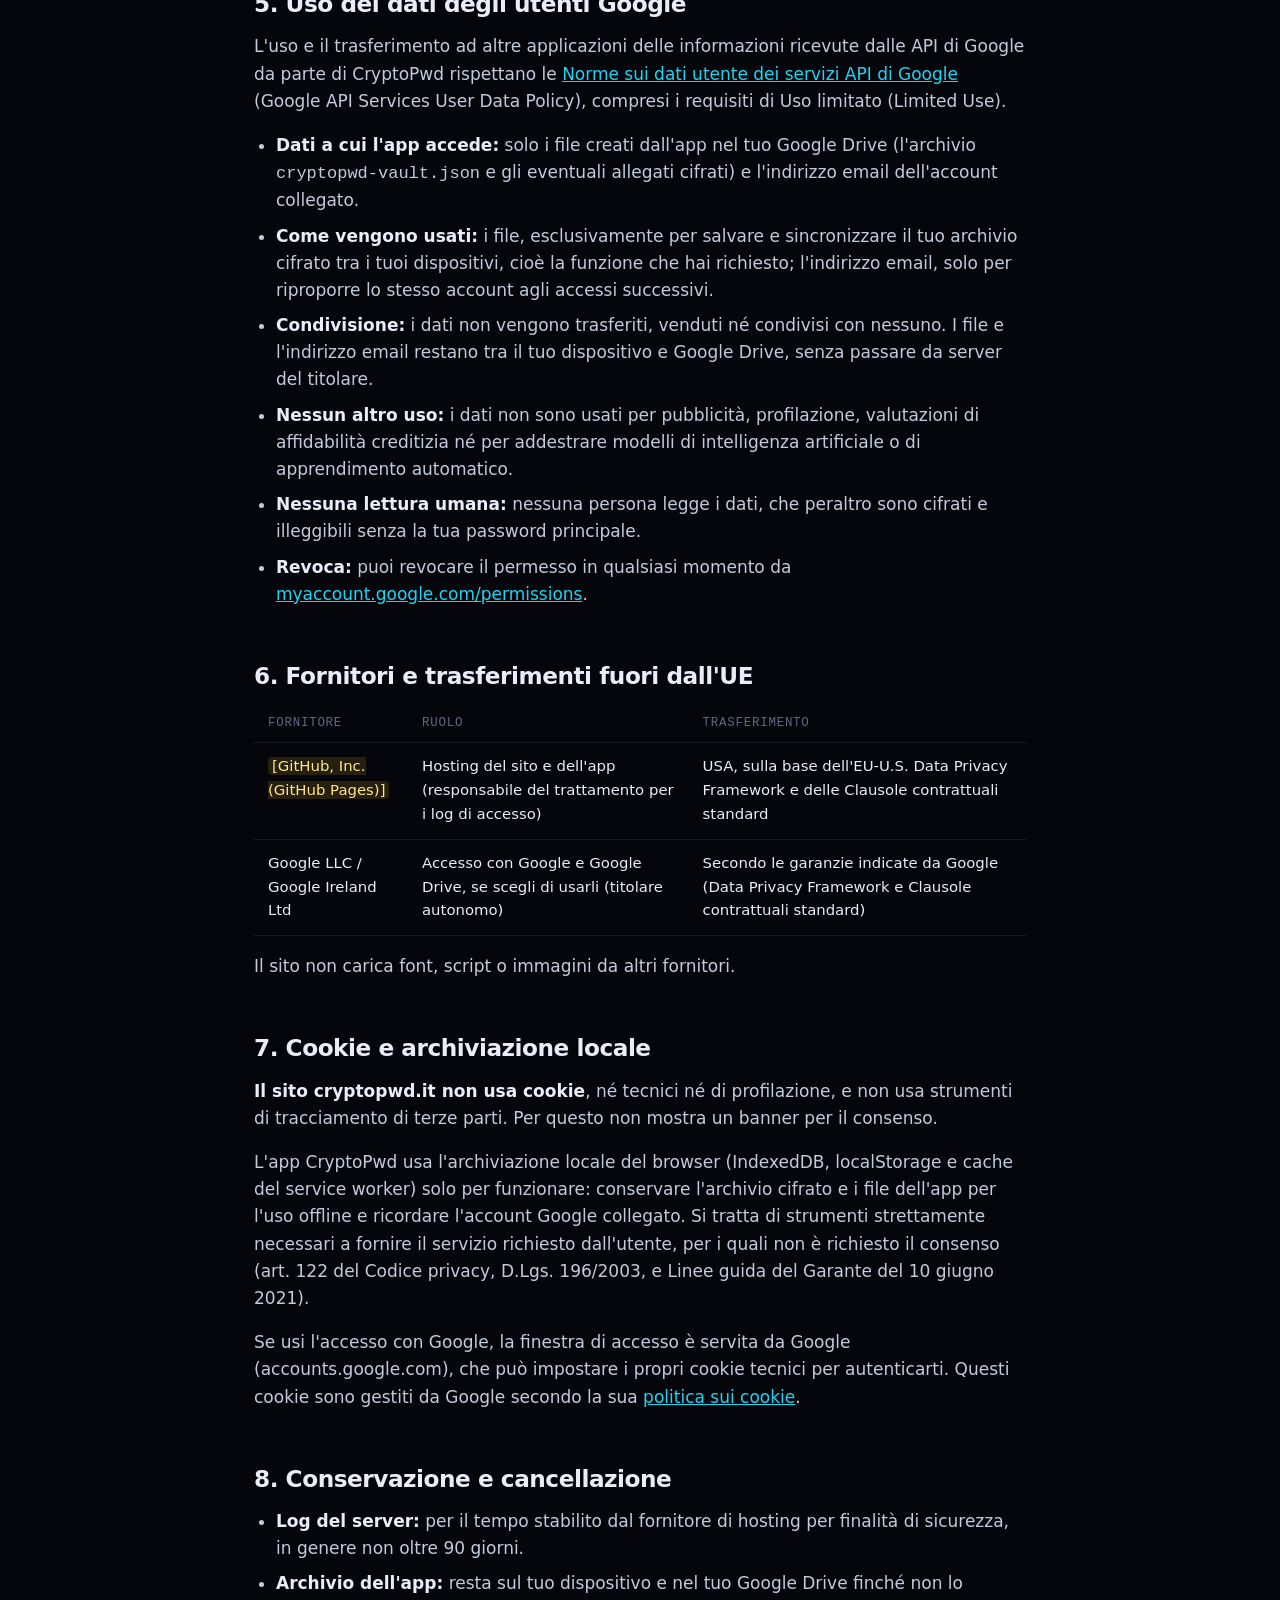
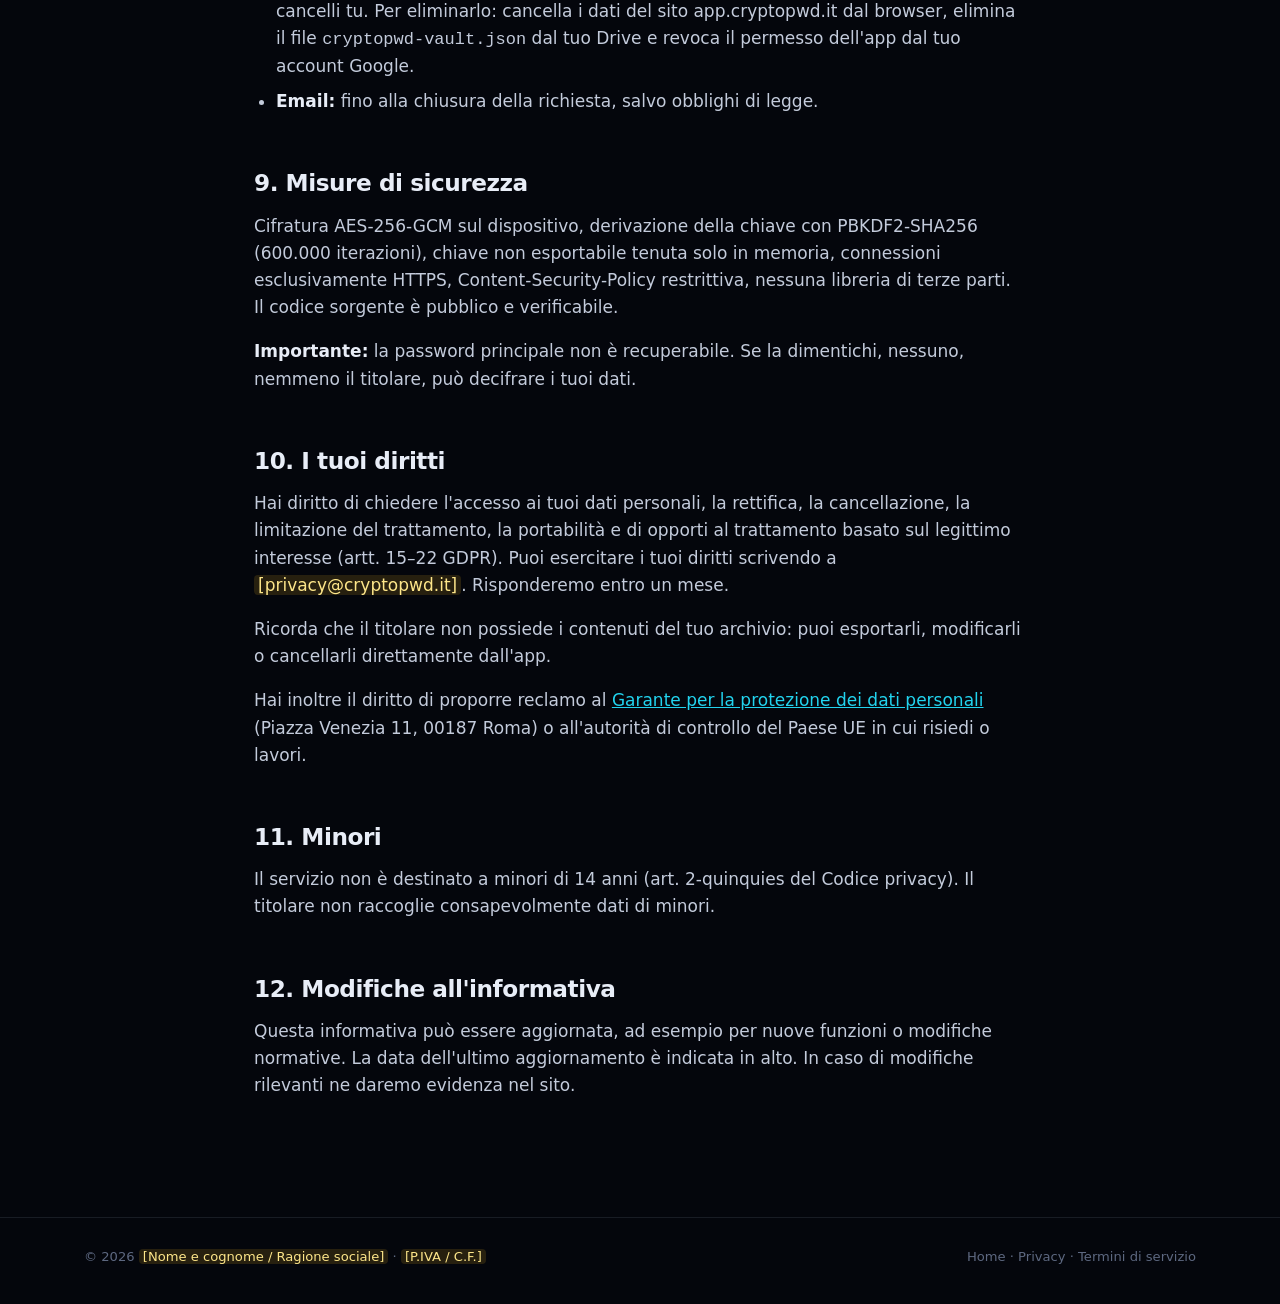
==== commit 4f7dfb29: "Privacy: email dell'account Google ricordata sul dispositivo, allegati cifrati su Drive Co-Authored-" ====
--- a/privacy/index.html
+++ b/privacy/index.html
@@ -36,7 +36,7 @@
     <div class="wrap">
       <span class="eyebrow">Note legali</span>
       <h1>Informativa privacy e cookie</h1>
-      <p class="updated">Ai sensi degli artt. 13 e 14 del Regolamento (UE) 2016/679 (GDPR) · Ultimo aggiornamento: 18 novembre 2026</p>
+      <p class="updated">Ai sensi degli artt. 13 e 14 del Regolamento (UE) 2016/679 (GDPR) · Ultimo aggiornamento: 23 novembre 2026</p>
 
       <div class="box">
         <p><strong>In breve.</strong> CryptoPwd è progettato per non conoscere i tuoi dati. Le password sono cifrate sul tuo dispositivo con una chiave che possiedi solo tu. Non abbiamo server che le ricevono, non usiamo analytics, pubblicità o cookie di profilazione. L'archivio cifrato viene salvato nel <em>tuo</em> Google Drive, a cui l'app accede con il permesso più ristretto disponibile.</p>
@@ -91,19 +91,20 @@
       <p>Il titolare <strong>non riceve, non conserva e non può leggere</strong> questi dati: l'app non ha un server che li elabori. Il trattamento avviene interamente sotto il tuo controllo, sul tuo dispositivo e nel tuo spazio Google Drive. Per questo, rispetto al contenuto dell'archivio, il titolare non agisce come titolare né come responsabile del trattamento.</p>
 
       <h3>4.2 Copia locale sul dispositivo</h3>
-      <p>Per funzionare offline, l'app conserva nel browser (IndexedDB) una copia <strong>cifrata</strong> dell'archivio e alcune impostazioni (ad esempio il tempo di blocco automatico). Questi dati restano sul dispositivo e si eliminano cancellando i dati del sito o disinstallando l'app.</p>
+      <p>Per funzionare offline, l'app conserva nel browser (IndexedDB) una copia <strong>cifrata</strong> dell'archivio, alcune impostazioni (ad esempio il tempo di blocco automatico) e, se usi la sincronizzazione, l'indirizzo email dell'account Google collegato (vedi 4.3). Questi dati restano sul dispositivo e si eliminano cancellando i dati del sito o disinstallando l'app.</p>
 
       <h3>4.3 Sincronizzazione con Google Drive (facoltativa)</h3>
-      <p>Se attivi la sincronizzazione, l'app ti chiede di accedere con Google e di concedere il permesso <span class="mono">https://www.googleapis.com/auth/drive.file</span>. Con questo permesso l'app può vedere e modificare <strong>solo i file che ha creato lei</strong>: un unico file, <span class="mono">cryptopwd-vault.json</span>, che contiene l'archivio cifrato e i parametri pubblici di cifratura (salt, numero di iterazioni). L'app non può vedere i tuoi altri file, documenti o foto.</p>
-      <p>Il token di accesso rilasciato da Google è conservato <strong>solo nella memoria</strong> dell'app, scade dopo circa un'ora e viene usato esclusivamente per leggere e scrivere quel file. L'app non legge il tuo nome, la tua email o altre informazioni del profilo Google.</p>
+      <p>Se attivi la sincronizzazione, l'app ti chiede di accedere con Google e di concedere il permesso <span class="mono">https://www.googleapis.com/auth/drive.file</span>. Con questo permesso l'app può vedere e modificare <strong>solo i file che ha creato lei</strong>: il file <span class="mono">cryptopwd-vault.json</span>, che contiene l'archivio cifrato e i parametri pubblici di cifratura (salt, numero di iterazioni), e un file cifrato per ogni allegato (<span class="mono">cryptopwd-att-…</span>), se ne aggiungi. L'app non può vedere i tuoi altri file, documenti o foto.</p>
+      <p>Il token di accesso rilasciato da Google è conservato <strong>solo nella memoria</strong> dell'app, scade dopo circa un'ora e viene usato esclusivamente per leggere e scrivere quei file.</p>
+      <p>Dopo il primo accesso l'app legge da Google Drive l'<strong>indirizzo email</strong> dell'account collegato e lo conserva <strong>solo sul tuo dispositivo</strong>, per indicarlo a Google agli accessi successivi ed evitarti di scegliere ogni volta l'account. L'indirizzo non viene inviato al titolare né ad altri e viene cancellato quando scolleghi Google Drive o elimini i dati dell'app. L'app non legge il tuo nome né altre informazioni del profilo Google.</p>
       <p>Durante l'accesso, Google tratta i tuoi dati come titolare autonomo, secondo la propria <a href="https://policies.google.com/privacy?hl=it" rel="noopener">informativa privacy</a>.</p>
 
       <h2 id="google">5. Uso dei dati degli utenti Google</h2>
       <p>L'uso e il trasferimento ad altre applicazioni delle informazioni ricevute dalle API di Google da parte di CryptoPwd rispettano le <a href="https://developers.google.com/terms/api-services-user-data-policy" rel="noopener">Norme sui dati utente dei servizi API di Google</a> (Google API Services User Data Policy), compresi i requisiti di Uso limitato (Limited Use).</p>
       <ul>
-        <li><strong>Dati a cui l'app accede:</strong> solo il file <span class="mono">cryptopwd-vault.json</span> creato dall'app nel tuo Google Drive.</li>
-        <li><strong>Come vengono usati:</strong> esclusivamente per salvare e sincronizzare il tuo archivio cifrato tra i tuoi dispositivi, cioè la funzione che hai richiesto.</li>
-        <li><strong>Condivisione:</strong> i dati non vengono trasferiti, venduti né condivisi con nessuno. Il file viaggia direttamente tra il tuo dispositivo e Google Drive, senza passare da server del titolare.</li>
+        <li><strong>Dati a cui l'app accede:</strong> solo i file creati dall'app nel tuo Google Drive (l'archivio <span class="mono">cryptopwd-vault.json</span> e gli eventuali allegati cifrati) e l'indirizzo email dell'account collegato.</li>
+        <li><strong>Come vengono usati:</strong> i file, esclusivamente per salvare e sincronizzare il tuo archivio cifrato tra i tuoi dispositivi, cioè la funzione che hai richiesto; l'indirizzo email, solo per riproporre lo stesso account agli accessi successivi.</li>
+        <li><strong>Condivisione:</strong> i dati non vengono trasferiti, venduti né condivisi con nessuno. I file e l'indirizzo email restano tra il tuo dispositivo e Google Drive, senza passare da server del titolare.</li>
         <li><strong>Nessun altro uso:</strong> i dati non sono usati per pubblicità, profilazione, valutazioni di affidabilità creditizia né per addestrare modelli di intelligenza artificiale o di apprendimento automatico.</li>
         <li><strong>Nessuna lettura umana:</strong> nessuna persona legge i dati, che peraltro sono cifrati e illeggibili senza la tua password principale.</li>
         <li><strong>Revoca:</strong> puoi revocare il permesso in qualsiasi momento da <a href="https://myaccount.google.com/permissions" rel="noopener">myaccount.google.com/permissions</a>.</li>
@@ -121,7 +122,7 @@
 
       <h2 id="cookie">7. Cookie e archiviazione locale</h2>
       <p><strong>Il sito cryptopwd.it non usa cookie</strong>, né tecnici né di profilazione, e non usa strumenti di tracciamento di terze parti. Per questo non mostra un banner per il consenso.</p>
-      <p>L'app CryptoPwd usa l'archiviazione locale del browser (IndexedDB e cache del service worker) solo per funzionare: conservare l'archivio cifrato e i file dell'app per l'uso offline. Si tratta di strumenti strettamente necessari a fornire il servizio richiesto dall'utente, per i quali non è richiesto il consenso (art. 122 del Codice privacy, D.Lgs. 196/2003, e Linee guida del Garante del 10 giugno 2021).</p>
+      <p>L'app CryptoPwd usa l'archiviazione locale del browser (IndexedDB, localStorage e cache del service worker) solo per funzionare: conservare l'archivio cifrato e i file dell'app per l'uso offline e ricordare l'account Google collegato. Si tratta di strumenti strettamente necessari a fornire il servizio richiesto dall'utente, per i quali non è richiesto il consenso (art. 122 del Codice privacy, D.Lgs. 196/2003, e Linee guida del Garante del 10 giugno 2021).</p>
       <p>Se usi l'accesso con Google, la finestra di accesso è servita da Google (accounts.google.com), che può impostare i propri cookie tecnici per autenticarti. Questi cookie sono gestiti da Google secondo la sua <a href="https://policies.google.com/technologies/cookies?hl=it" rel="noopener">politica sui cookie</a>.</p>
 
       <h2 id="conservazione">8. Conservazione e cancellazione</h2>
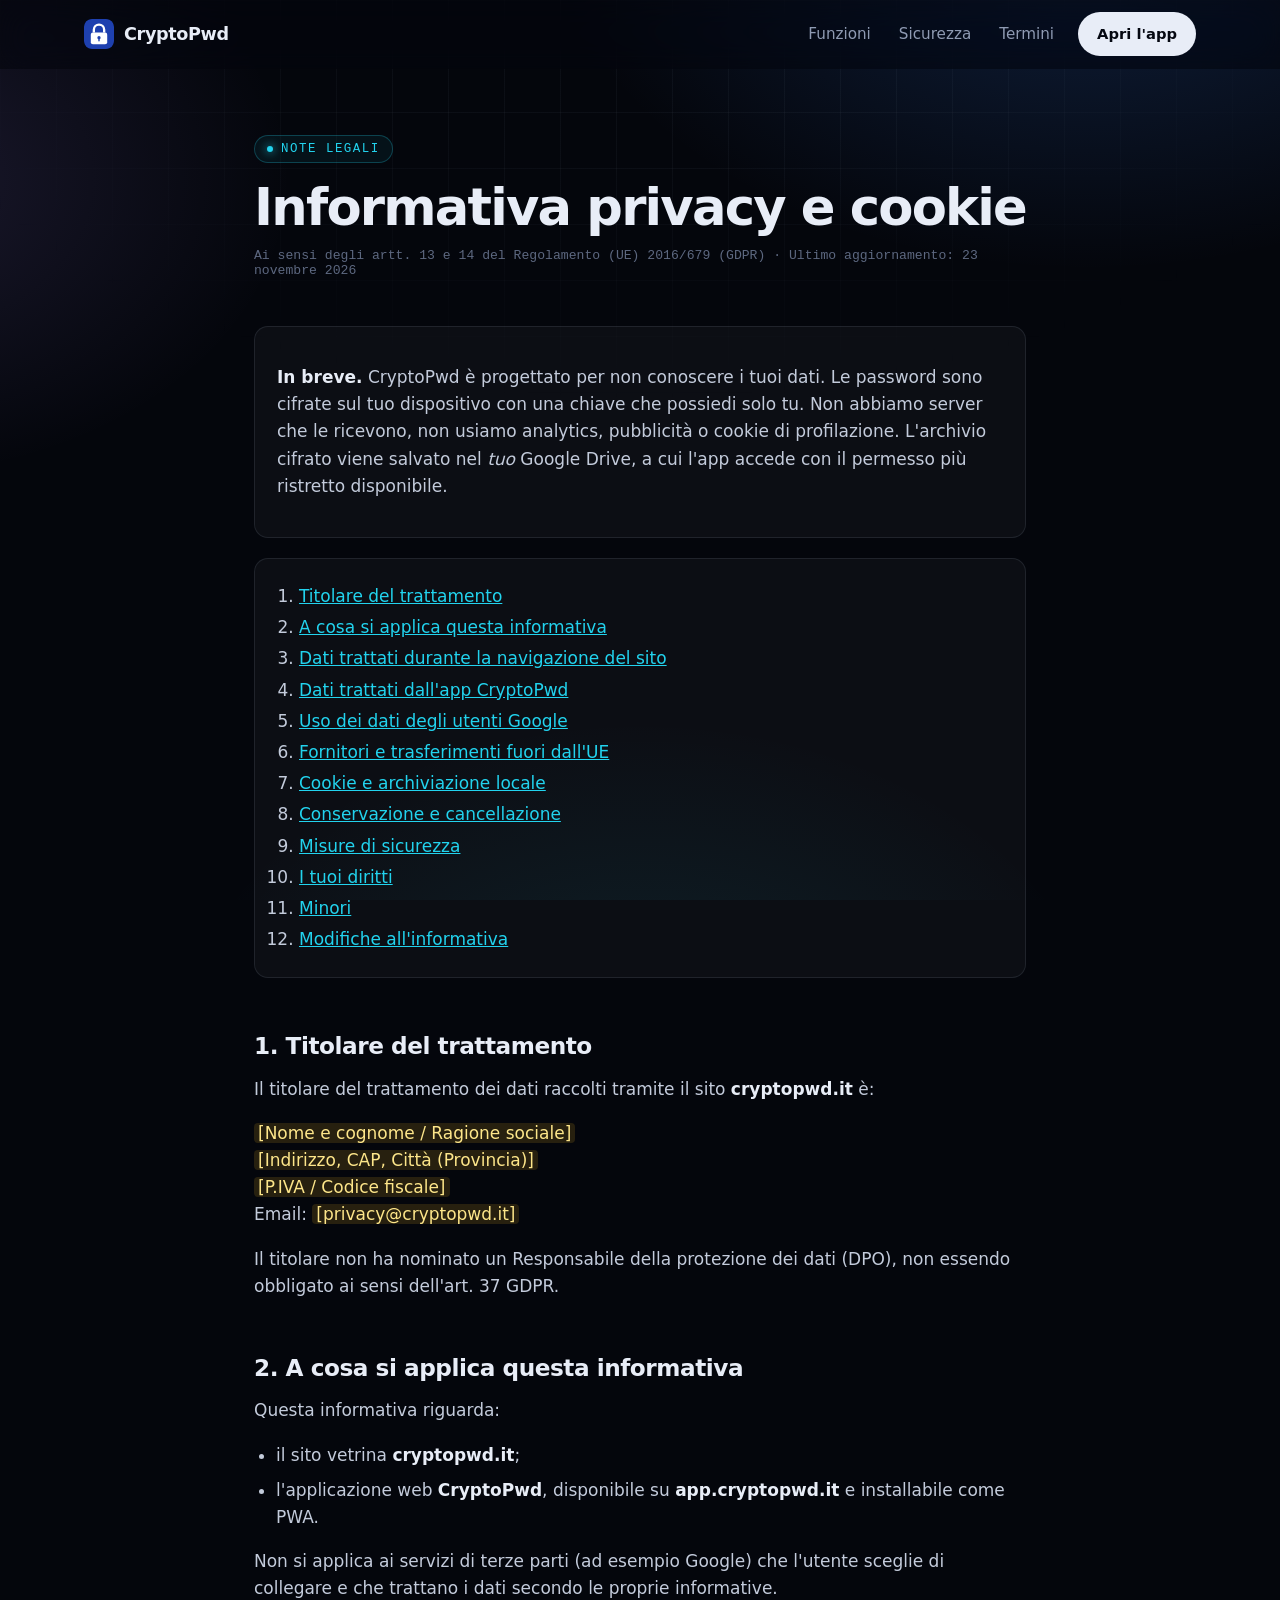
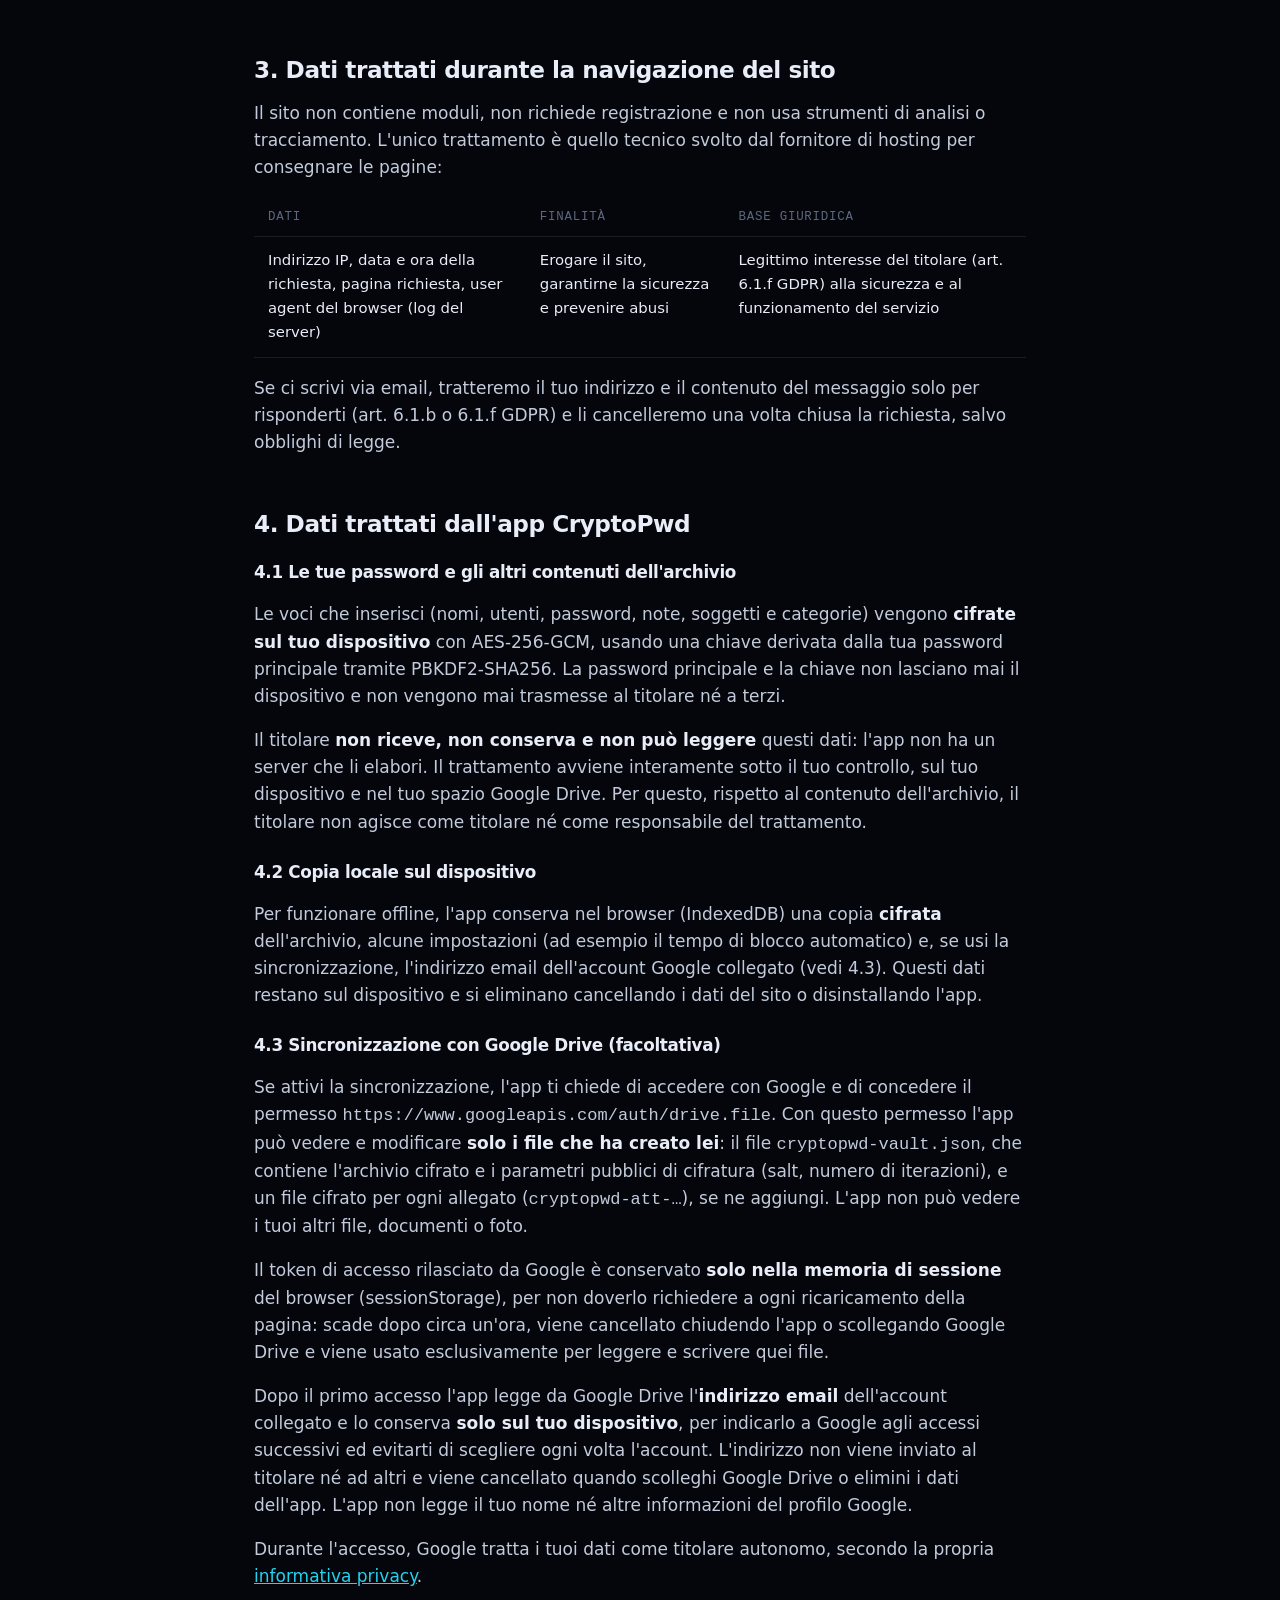
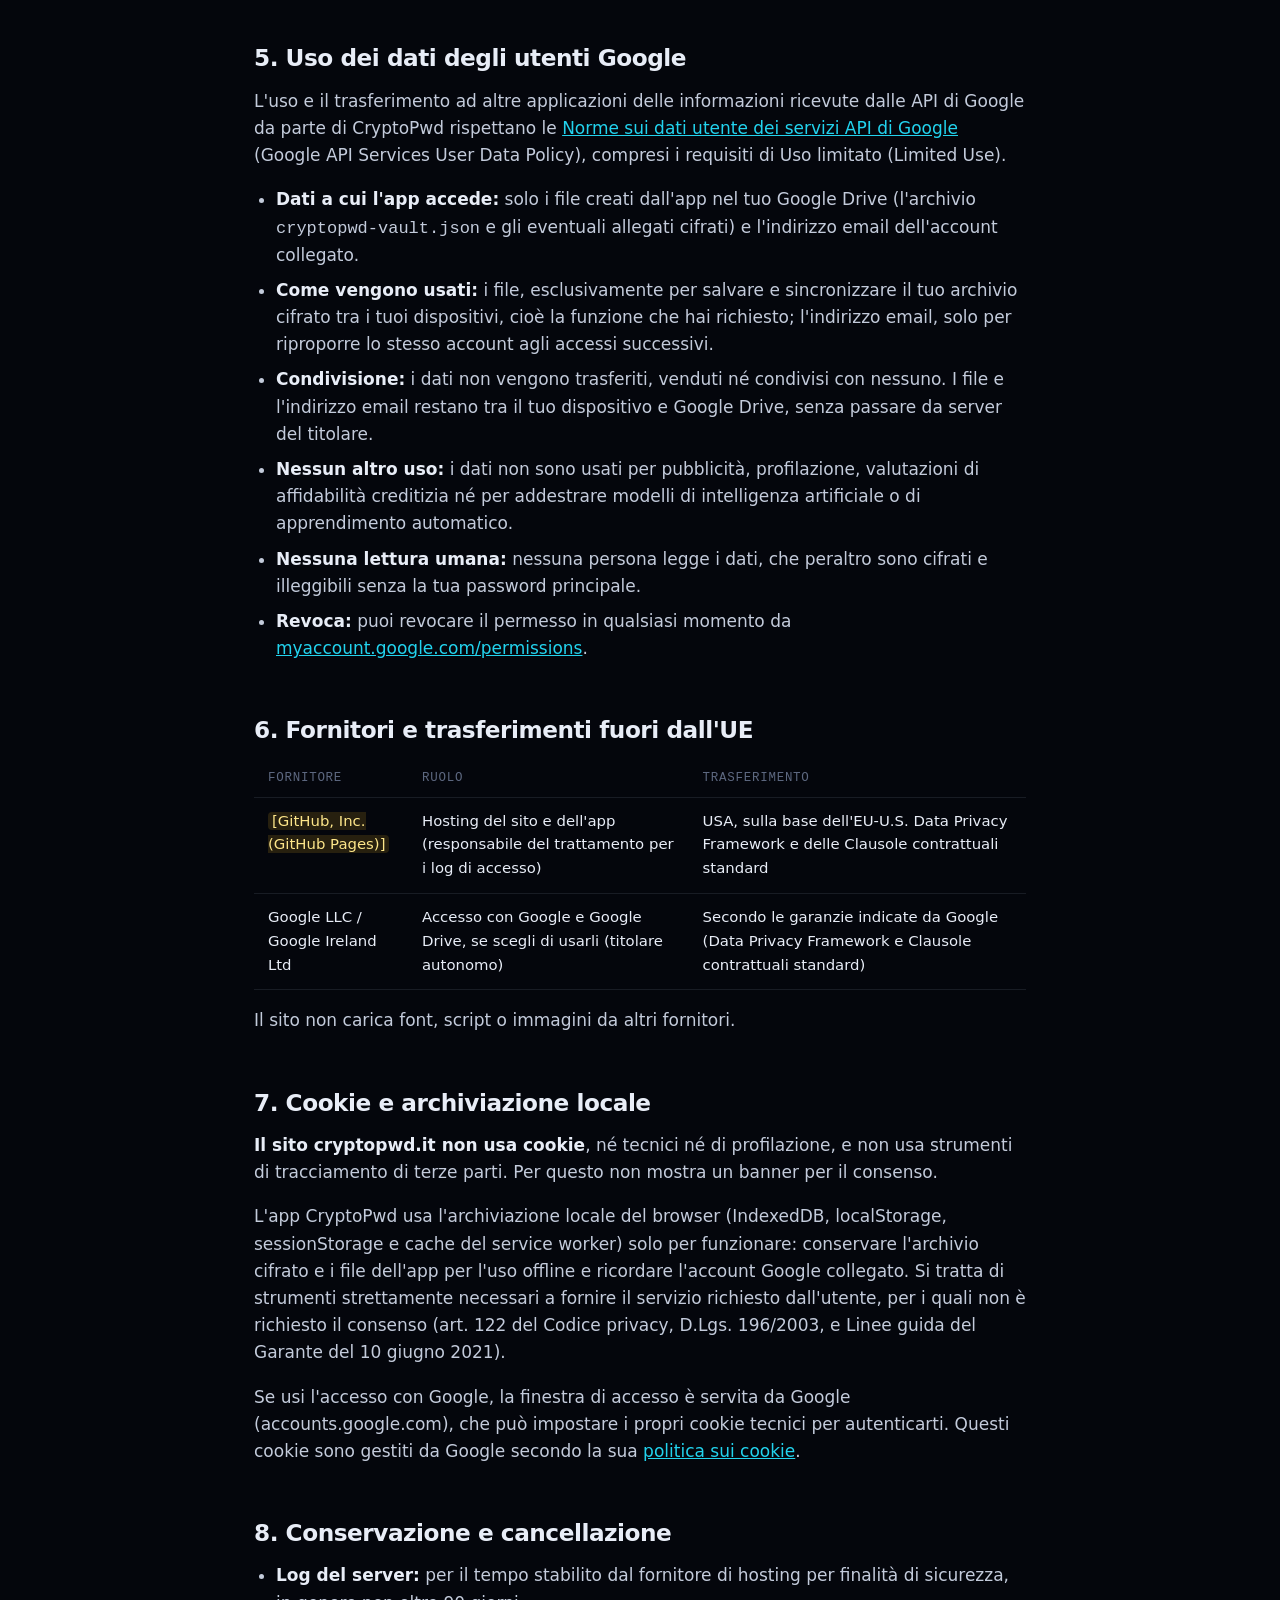
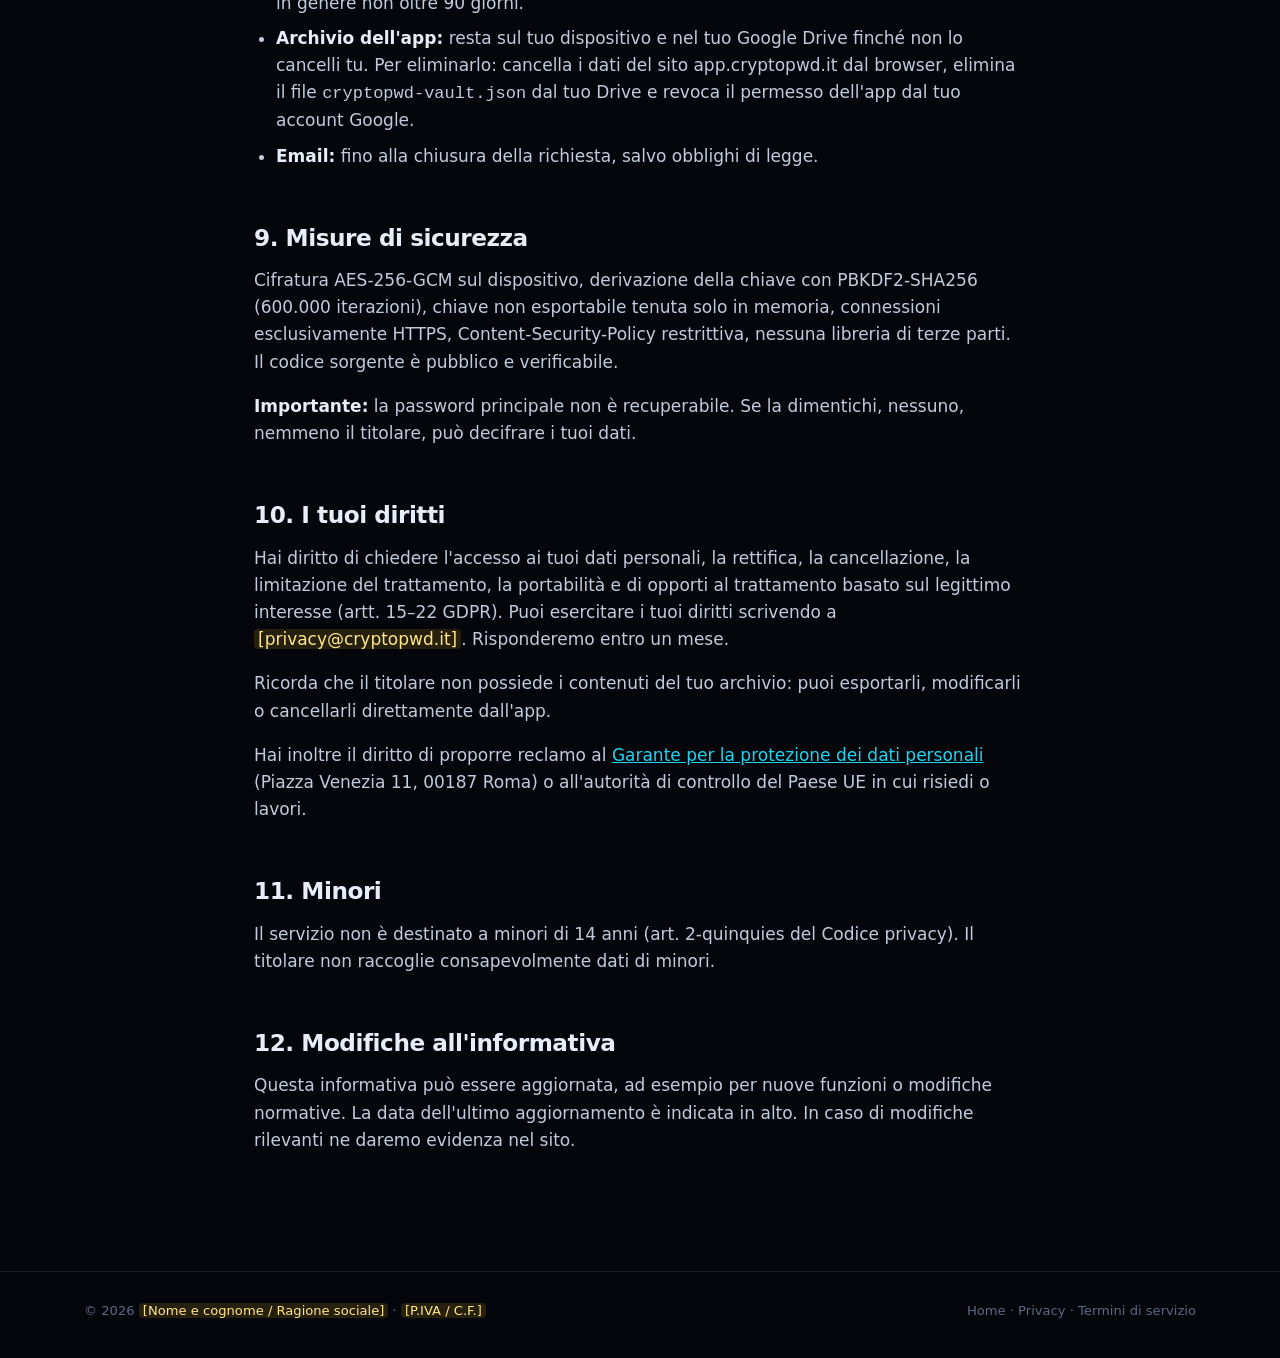
==== commit 4c500f18: "Privacy: token Google nella memoria di sessione del browser Co-Authored-By: Claude Opus 5.5 <noreply" ====
--- a/privacy/index.html
+++ b/privacy/index.html
@@ -95,7 +95,7 @@
 
       <h3>4.3 Sincronizzazione con Google Drive (facoltativa)</h3>
       <p>Se attivi la sincronizzazione, l'app ti chiede di accedere con Google e di concedere il permesso <span class="mono">https://www.googleapis.com/auth/drive.file</span>. Con questo permesso l'app può vedere e modificare <strong>solo i file che ha creato lei</strong>: il file <span class="mono">cryptopwd-vault.json</span>, che contiene l'archivio cifrato e i parametri pubblici di cifratura (salt, numero di iterazioni), e un file cifrato per ogni allegato (<span class="mono">cryptopwd-att-…</span>), se ne aggiungi. L'app non può vedere i tuoi altri file, documenti o foto.</p>
-      <p>Il token di accesso rilasciato da Google è conservato <strong>solo nella memoria</strong> dell'app, scade dopo circa un'ora e viene usato esclusivamente per leggere e scrivere quei file.</p>
+      <p>Il token di accesso rilasciato da Google è conservato <strong>solo nella memoria di sessione</strong> del browser (sessionStorage), per non doverlo richiedere a ogni ricaricamento della pagina: scade dopo circa un'ora, viene cancellato chiudendo l'app o scollegando Google Drive e viene usato esclusivamente per leggere e scrivere quei file.</p>
       <p>Dopo il primo accesso l'app legge da Google Drive l'<strong>indirizzo email</strong> dell'account collegato e lo conserva <strong>solo sul tuo dispositivo</strong>, per indicarlo a Google agli accessi successivi ed evitarti di scegliere ogni volta l'account. L'indirizzo non viene inviato al titolare né ad altri e viene cancellato quando scolleghi Google Drive o elimini i dati dell'app. L'app non legge il tuo nome né altre informazioni del profilo Google.</p>
       <p>Durante l'accesso, Google tratta i tuoi dati come titolare autonomo, secondo la propria <a href="https://policies.google.com/privacy?hl=it" rel="noopener">informativa privacy</a>.</p>
 
@@ -122,7 +122,7 @@
 
       <h2 id="cookie">7. Cookie e archiviazione locale</h2>
       <p><strong>Il sito cryptopwd.it non usa cookie</strong>, né tecnici né di profilazione, e non usa strumenti di tracciamento di terze parti. Per questo non mostra un banner per il consenso.</p>
-      <p>L'app CryptoPwd usa l'archiviazione locale del browser (IndexedDB, localStorage e cache del service worker) solo per funzionare: conservare l'archivio cifrato e i file dell'app per l'uso offline e ricordare l'account Google collegato. Si tratta di strumenti strettamente necessari a fornire il servizio richiesto dall'utente, per i quali non è richiesto il consenso (art. 122 del Codice privacy, D.Lgs. 196/2003, e Linee guida del Garante del 10 giugno 2021).</p>
+      <p>L'app CryptoPwd usa l'archiviazione locale del browser (IndexedDB, localStorage, sessionStorage e cache del service worker) solo per funzionare: conservare l'archivio cifrato e i file dell'app per l'uso offline e ricordare l'account Google collegato. Si tratta di strumenti strettamente necessari a fornire il servizio richiesto dall'utente, per i quali non è richiesto il consenso (art. 122 del Codice privacy, D.Lgs. 196/2003, e Linee guida del Garante del 10 giugno 2021).</p>
       <p>Se usi l'accesso con Google, la finestra di accesso è servita da Google (accounts.google.com), che può impostare i propri cookie tecnici per autenticarti. Questi cookie sono gestiti da Google secondo la sua <a href="https://policies.google.com/technologies/cookies?hl=it" rel="noopener">politica sui cookie</a>.</p>
 
       <h2 id="conservazione">8. Conservazione e cancellazione</h2>
